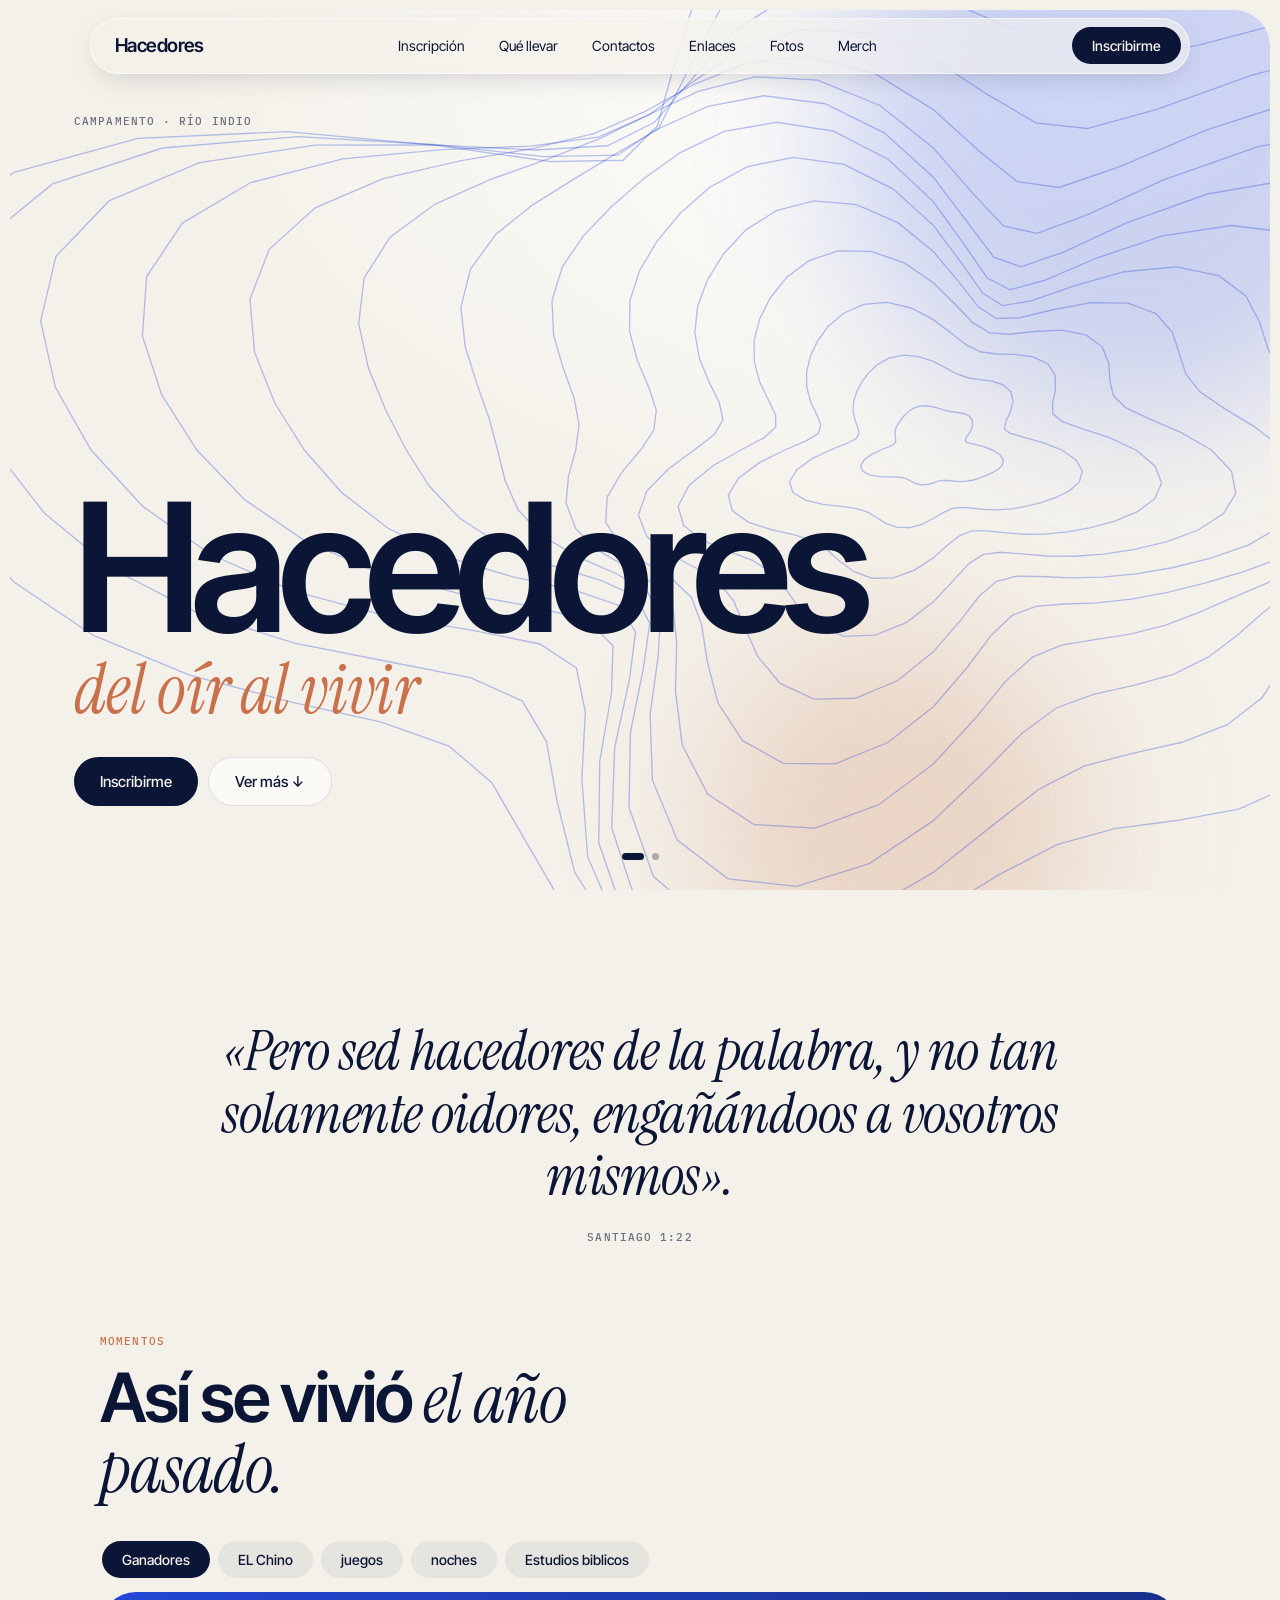
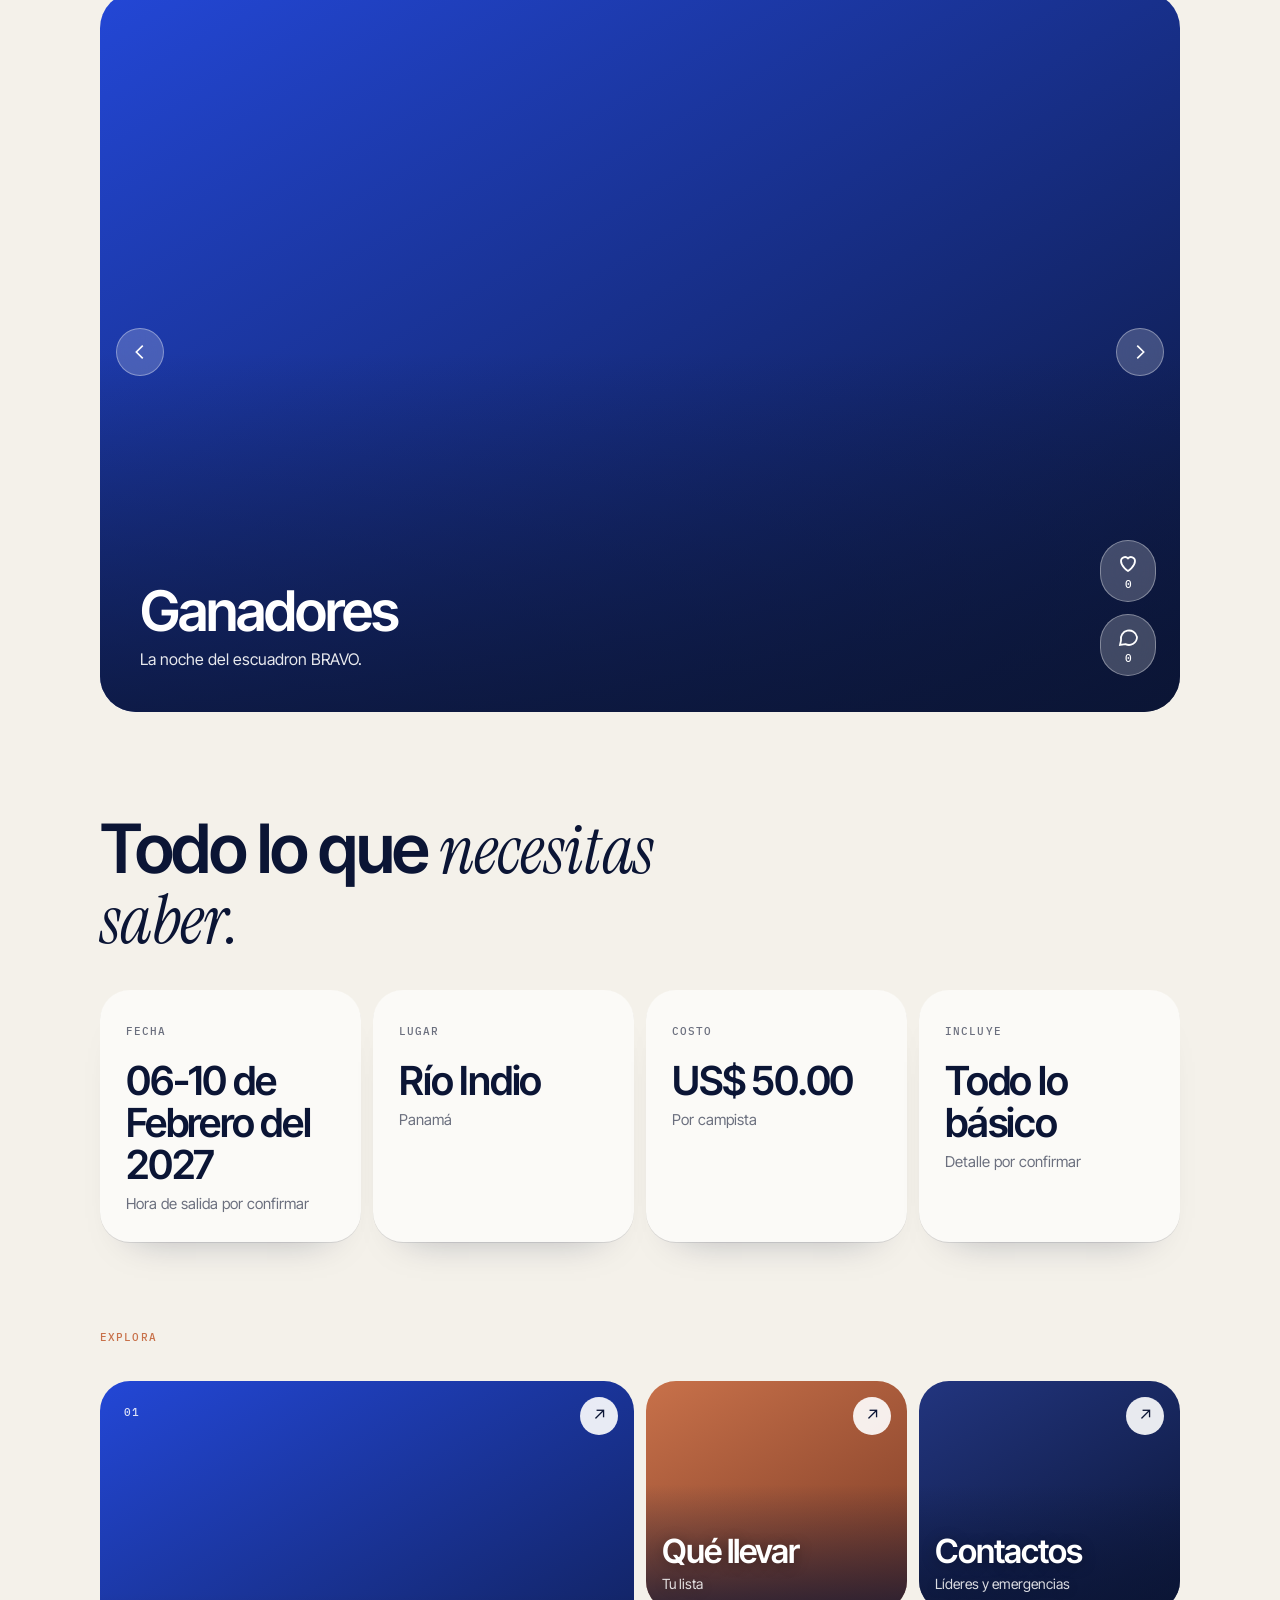
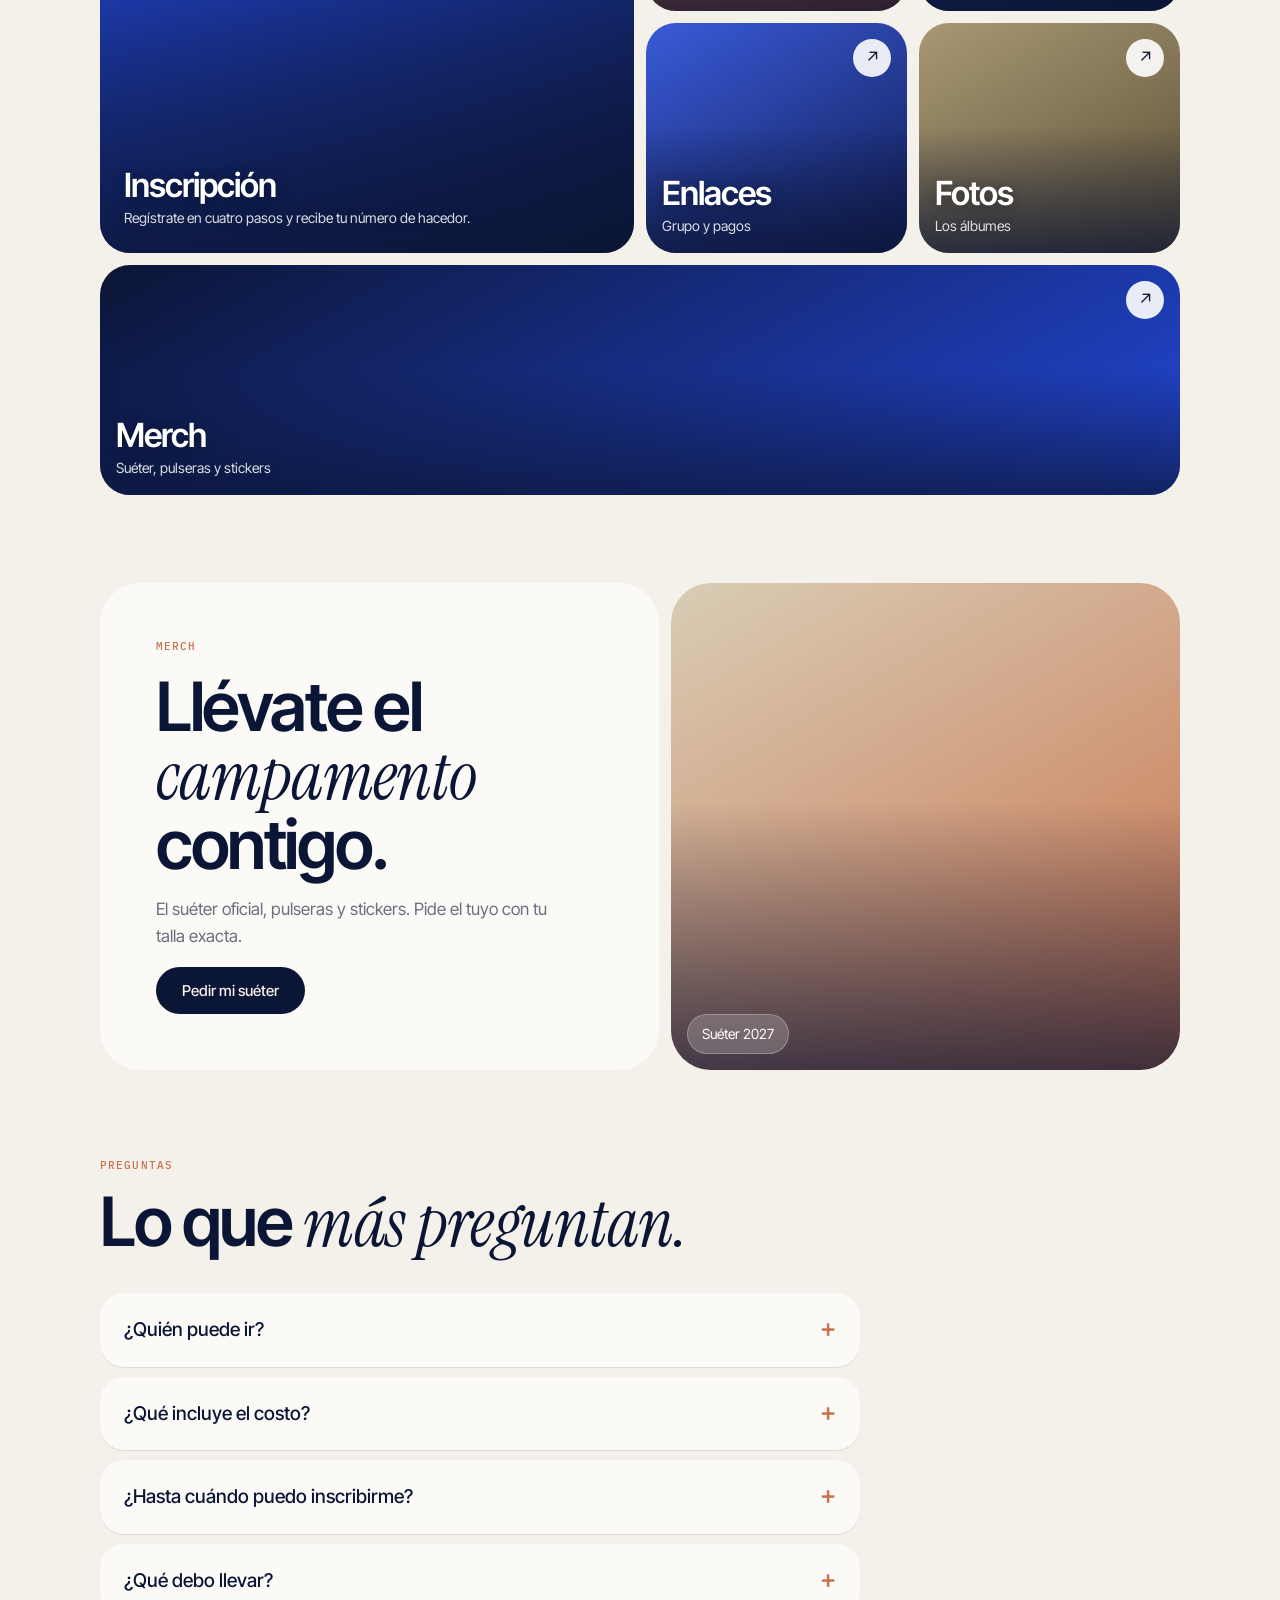
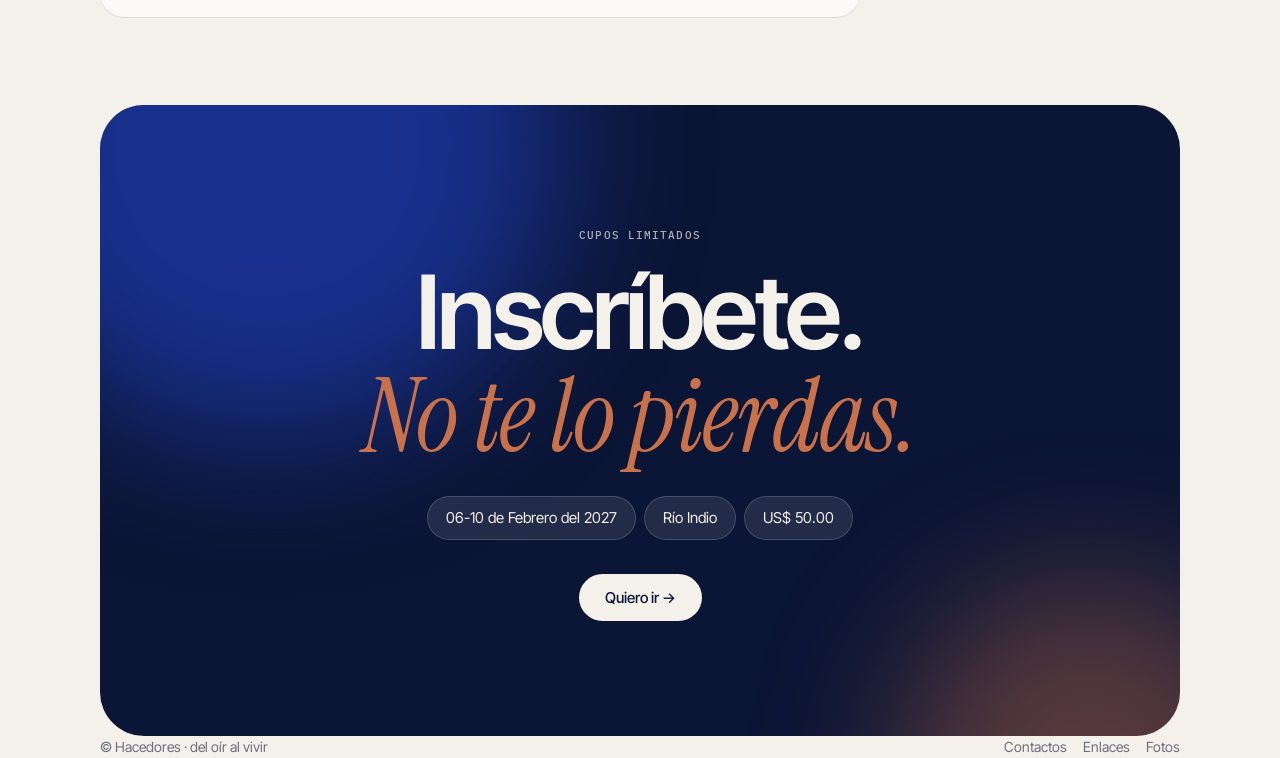
==== public/index.html @ d4ad3171 "Cambios" ====
<!DOCTYPE html>
<html lang="es">
<head>
<meta charset="utf-8">
<meta name="viewport" content="width=device-width, initial-scale=1, viewport-fit=cover">
<title>Hacedores · del oír al vivir</title>
<link rel="stylesheet" href="https://fonts.googleapis.com/css2?family=Inter+Tight:wght@400;500;600&family=Instrument+Serif:ital@0;1&family=IBM+Plex+Mono:wght@400;500&display=swap">
<style>
/* ==========================================================
   0. IMÁGENES (rutas relativas a este archivo)
   Countdown: img/IMG_5249.JPG · Momentos: img/momento-1..5.jpg
   Láminas: img/lamina-1..6.jpg · Merch: img/merch.jpg
   ========================================================== */
:root { --cd-img: url("img/IMG_5249.JPG"); }

/* ==========================================================
   1. BASE
   ========================================================== */
:root {
  --bone: #F4F1EA;
  --paper: #FBFAF7;
  --navy: #0B1535;
  --blue: #2347D6;
  --sand: #C8714A;
  --mut: #6b6f7e;
  --hair: rgba(11, 21, 53, .1);
  --r: 30px;
  padding-top: env(safe-area-inset-top, 0px);
  padding-bottom: env(safe-area-inset-bottom, 0px);
}
* { box-sizing: border-box; }
html { scroll-behavior: smooth; }
body {
  margin: 0;
  background: var(--bone);
  color: var(--navy);
  font: 400 17px/1.55 "Inter Tight", system-ui, sans-serif;
  -webkit-font-smoothing: antialiased;
}
a { color: inherit; }
h1, h2, h3, p { margin: 0; }
h2 {
  font-weight: 600;
  font-size: clamp(34px, 6vw, 68px);
  line-height: 1;
  letter-spacing: -.035em;
}
em, .serif {
  font-family: "Instrument Serif", Georgia, serif;
  font-style: italic;
  font-weight: 400;
  letter-spacing: -.01em;
}
.mono {
  font: 500 11px/1.4 "IBM Plex Mono", monospace;
  letter-spacing: .1em;
  text-transform: uppercase;
}
.wrap { max-width: 1120px; margin: 0 auto; padding: 0 20px; }
section { padding: 88px 0 0; }
.head { max-width: 640px; margin-bottom: 36px; }
.head .mono { color: var(--sand); margin-bottom: 14px; display: block; }

/* ==========================================================
   2. BARRA (glass) Y BOTONES
   ========================================================== */
header {
  position: fixed;
  z-index: 30;
  top: calc(env(safe-area-inset-top, 0px) + 18px);
  left: 16px;
  right: 16px;
  max-width: 1100px;
  margin: 0 auto;
  display: flex;
  align-items: center;
  justify-content: space-between;
  gap: 12px;
  padding: 8px 8px 8px 24px;
  border-radius: 999px;
  background: rgba(244, 241, 234, .62);
  -webkit-backdrop-filter: blur(22px) saturate(1.6);
  backdrop-filter: blur(22px) saturate(1.6);
  border: 1px solid rgba(255, 255, 255, .6);
  box-shadow: 0 8px 30px -12px rgba(11, 21, 53, .25);
  transition: transform .5s cubic-bezier(.2, .7, .2, 1), opacity .3s;
}
header.hide { transform: translateY(calc(-100% - 40px)); opacity: 0; }
.brand { font-weight: 600; font-size: 19px; letter-spacing: -.03em; text-decoration: none; }
nav { display: flex; gap: 6px; }
nav a {
  font-size: 14px;
  text-decoration: none;
  padding: 8px 14px;
  border-radius: 999px;
  transition: background .25s;
}
nav a:hover, nav a.on { background: rgba(11, 21, 53, .07); }
.burger {
  display: none;
  border: 0;
  background: rgba(11, 21, 53, .07);
  color: var(--navy);
  padding: 10px 18px;
  border-radius: 999px;
  cursor: pointer;
}
.btn {
  display: inline-flex;
  align-items: center;
  gap: 8px;
  padding: 14px 26px;
  border: 0;
  border-radius: 999px;
  background: var(--navy);
  color: var(--bone);
  font: 500 15px "Inter Tight", sans-serif;
  text-decoration: none;
  cursor: pointer;
  transition: transform .3s, box-shadow .3s;
}
.btn:hover { transform: translateY(-2px); box-shadow: 0 14px 28px -12px rgba(11, 21, 53, .5); }
.btn.ghost {
  background: rgba(255, 255, 255, .55);
  color: var(--navy);
  -webkit-backdrop-filter: blur(14px);
  backdrop-filter: blur(14px);
  border: 1px solid rgba(11, 21, 53, .1);
}
.btn.sm { padding: 10px 20px; font-size: 14px; }
.btn.light { background: var(--bone); color: var(--navy); }
@media (max-width: 860px) {
  .burger { display: block; }
  nav { display: none; }
  header > .btn { display: none; }
  .open nav {
    display: flex;
    flex-direction: column;
    position: absolute;
    top: calc(100% + 8px);
    left: 0;
    right: 0;
    padding: 14px;
    border-radius: 28px;
    background: rgba(251, 250, 247, .96);
    box-shadow: 0 20px 50px -20px rgba(11, 21, 53, .4);
  }
  .open nav a { font-size: 22px; padding: 12px 16px; }
}

/* ==========================================================
   3. HERO (dos pestañas que rotan solas)
   ========================================================== */
.hero {
  position: relative;
  margin: 10px;
  min-height: calc(100svh - 20px);
  border-radius: 36px;
  overflow: hidden;
  background: var(--paper);
  --tc: var(--navy);
}
.hero.dk { --tc: #fff; }
.slide {
  position: absolute;
  inset: 0;
  display: flex;
  flex-direction: column;
  justify-content: flex-end;
  padding: 120px clamp(24px, 5vw, 64px) 84px;
  opacity: 0;
  visibility: hidden;
  transition: opacity 1s ease, visibility 1s;
}
.slide.on { opacity: 1; visibility: visible; }
.slide > .c { position: relative; z-index: 2; transform: translateY(20px); filter: blur(6px); transition: transform 1.2s cubic-bezier(.2, .7, .2, 1), filter 1.2s; }
.slide.on > .c { transform: none; filter: none; }

/* pestaña 1 */
.s1 { background: radial-gradient(120% 90% at 85% 10%, #fff 0%, var(--bone) 60%); }
.orb { position: absolute; border-radius: 50%; filter: blur(70px); pointer-events: none; }
.orb.a { width: 46vw; height: 46vw; right: -12vw; top: -14vw; background: rgba(35, 71, 214, .22); }
.orb.b { width: 30vw; height: 30vw; right: 14vw; bottom: -10vw; background: rgba(200, 113, 74, .22); }
#topo { position: absolute; inset: 0; width: 100%; height: 100%; }
#topo path { fill: none; stroke: var(--blue); stroke-width: 1; opacity: .32; }
.hero h1 {
  font-weight: 600;
  font-size: clamp(56px, 14vw, 200px);
  line-height: .86;
  letter-spacing: -.055em;
}
.lema { font-size: clamp(30px, 5.4vw, 72px); color: var(--sand); line-height: 1.05; margin: 10px 0 30px; }
.acts { display: flex; gap: 10px; flex-wrap: wrap; }
.tag { position: absolute; z-index: 2; top: 104px; left: clamp(24px, 5vw, 64px); color: var(--mut); }

/* pestaña 2 */
.s2 {
  align-items: center;
  justify-content: center;
  text-align: center;
  color: #fff;
  padding-bottom: 96px;
  background:
    linear-gradient(rgba(11, 21, 53, .35), rgba(11, 21, 53, .6)),
    var(--cd-img) center / cover,
    linear-gradient(140deg, #16286b, #0B1535);
}
.s2::after {
  content: "";
  position: absolute;
  inset: 96px 20px 70px;
  border: 1px solid rgba(255, 255, 255, .22);
  border-radius: 28px;
  pointer-events: none;
}
.s2 .mono { opacity: .85; }
.big {
  font-weight: 600;
  font-size: clamp(130px, min(30vw, 36svh), 380px);
  line-height: .85;
  letter-spacing: -.06em;
  margin: 8px 0 10px;
  font-variant-numeric: tabular-nums;
}
.pill {
  display: inline-block;
  padding: 8px 16px;
  margin-top: 18px;
  border-radius: 999px;
  background: rgba(255, 255, 255, .16);
  -webkit-backdrop-filter: blur(14px);
  backdrop-filter: blur(14px);
}
.dots { position: absolute; left: 0; right: 0; bottom: 30px; z-index: 5; display: flex; justify-content: center; gap: 8px; }
.dots i { width: 7px; height: 7px; border-radius: 50%; background: var(--tc); opacity: .3; transition: .4s; }
.dots i.on { opacity: 1; width: 22px; border-radius: 99px; }

/* ==========================================================
   4. VERSÍCULO
   ========================================================== */
.verse { text-align: center; padding-top: 120px; }
.verse blockquote {
  margin: 0 auto;
  max-width: 880px;
  font-size: clamp(28px, 4.6vw, 56px);
  line-height: 1.12;
}
.verse .mono { display: block; margin-top: 22px; color: var(--mut); }

/* ==========================================================
   5. MOMENTOS (tarjeta grande + comentarios flotantes)
   ========================================================== */

/* --- Botones de arriba (cambian de escena) --- */
.mtabs {
  display: flex;
  gap: 8px;
  overflow-x: auto;
  padding: 2px 2px 14px;
  scrollbar-width: none;
}
.mtabs::-webkit-scrollbar { display: none; }
.mtab {
  flex: none;
  border: 0;
  border-radius: 999px;
  padding: 10px 20px;
  background: rgba(11, 21, 53, .06);
  color: var(--navy);
  font: 500 14px "Inter Tight", sans-serif;
  cursor: pointer;
  transition: background .3s, color .3s;
}
.mtab.on { background: var(--navy); color: var(--bone); }

/* --- Tarjeta grande (imagen o video) --- */
.screen {
  position: relative;
  height: clamp(480px, 80svh, 780px);
  border-radius: 36px;
  overflow: hidden;
  isolation: isolate;
  background: linear-gradient(150deg, #2347D6, #0B1535);
  touch-action: pan-y;
  outline: none;
}
.screen > img,
.screen > video {
  position: absolute;
  inset: 0;
  z-index: -2;
  width: 100%;
  height: 100%;
  object-fit: cover;
  animation: mfade .7s ease;
}
.screen::after {
  content: "";
  position: absolute;
  inset: 0;
  z-index: -1;
  background: linear-gradient(to top, rgba(11, 21, 53, .75), rgba(11, 21, 53, 0) 50%);
  pointer-events: none;
}
@keyframes mfade { from { opacity: 0; transform: scale(1.04); } }

.mcap {
  position: absolute;
  left: 24px;
  right: 96px;
  bottom: 28px;
  color: #fff;
}
.mcap h3 {
  font-weight: 600;
  font-size: clamp(30px, 5vw, 56px);
  letter-spacing: -.035em;
  line-height: 1;
}
.mcap p { margin-top: 8px; font-size: 16px; opacity: .9; }

/* --- Botones flotantes a la derecha (corazón y comentarios) --- */
.side {
  position: absolute;
  right: 16px;
  bottom: 26px;
  display: flex;
  flex-direction: column;
  gap: 12px;
}
.cbtn {
  width: 56px;
  min-height: 56px;
  padding: 10px 0;
  display: flex;
  flex-direction: column;
  align-items: center;
  justify-content: center;
  gap: 2px;
  border: 1px solid rgba(255, 255, 255, .35);
  border-radius: 999px;
  background: rgba(255, 255, 255, .22);
  -webkit-backdrop-filter: blur(16px);
  backdrop-filter: blur(16px);
  color: #fff;
  font: 500 11px "IBM Plex Mono", monospace;
  cursor: pointer;
  transition: transform .25s, background .25s;
}
.cbtn:hover { transform: translateY(-2px); background: rgba(255, 255, 255, .34); }
.cbtn svg { fill: none; stroke: currentColor; stroke-width: 1.8; }
.cbtn.on { background: #fff; color: #e0426b; }
.cbtn.on svg { fill: currentColor; }

/* --- Flechas laterales (solo computadora) --- */
.nav {
  position: absolute;
  top: 50%;
  transform: translateY(-50%);
  width: 48px;
  height: 48px;
  display: none;
  place-items: center;
  border: 1px solid rgba(255, 255, 255, .35);
  border-radius: 50%;
  background: rgba(255, 255, 255, .2);
  -webkit-backdrop-filter: blur(16px);
  backdrop-filter: blur(16px);
  color: #fff;
  cursor: pointer;
}
.nav svg { fill: none; stroke: currentColor; stroke-width: 1.8; }
.nav.l { left: 16px; }
.nav.r { right: 16px; }

/* --- Comentarios: hoja (celular) / panel (computadora) --- */
.scrim {
  position: absolute;
  inset: 0;
  z-index: 3;
  background: rgba(11, 21, 53, .35);
  -webkit-backdrop-filter: blur(6px);
  backdrop-filter: blur(6px);
  opacity: 0;
  pointer-events: none;
  transition: opacity .4s;
}
.sheet {
  position: absolute;
  z-index: 4;
  left: 0;
  right: 0;
  bottom: 0;
  height: 72%;
  display: flex;
  flex-direction: column;
  padding: 18px 18px 14px;
  border-radius: 30px 30px 0 0;
  background: rgba(251, 250, 247, .86);
  -webkit-backdrop-filter: blur(26px) saturate(1.5);
  backdrop-filter: blur(26px) saturate(1.5);
  transform: translateY(105%);
  transition: transform .5s cubic-bezier(.2, .7, .2, 1);
  color: var(--navy);
}
.screen.open .scrim { opacity: 1; pointer-events: auto; }
.screen.open .sheet { transform: none; }
.sh-top { display: flex; justify-content: space-between; align-items: center; margin-bottom: 12px; }
.sh-top .mono { color: var(--sand); }
.x {
  width: 36px;
  height: 36px;
  border: 0;
  border-radius: 50%;
  background: rgba(11, 21, 53, .08);
  color: var(--navy);
  font-size: 22px;
  line-height: 1;
  cursor: pointer;
}
.clist { flex: 1; overflow: auto; display: flex; flex-direction: column; gap: 10px; }
.cm { padding: 12px 16px; border-radius: 20px; background: rgba(255, 255, 255, .7); }
.cm b { font-weight: 600; }
.cm small { margin-left: 8px; color: var(--mut); }
.cm p { margin-top: 3px; font-size: 15px; overflow-wrap: anywhere; }
.cempty { color: var(--mut); }
#cform { display: flex; flex-direction: column; gap: 8px; margin-top: 12px; }
#cform input {
  width: 100%;
  padding: 12px 18px;
  border: 1px solid var(--hair);
  border-radius: 999px;
  background: rgba(255, 255, 255, .8);
  color: inherit;
  font: inherit;
}
#cform input:focus { outline: 2px solid var(--blue); outline-offset: 1px; }
.row2 { display: flex; gap: 8px; }
.row2 input { flex: 1; }
.send {
  width: 46px;
  height: 46px;
  flex: none;
  border: 0;
  border-radius: 50%;
  background: var(--navy);
  color: var(--bone);
  font-size: 20px;
  cursor: pointer;
}

@media (min-width: 900px) {
  .nav { display: grid; }
  .mcap { left: 40px; bottom: 40px; }
  .side { right: 24px; bottom: 36px; }
  .sheet {
    left: auto;
    top: 18px;
    right: 18px;
    bottom: 18px;
    width: 400px;
    height: auto;
    border-radius: 28px;
    transform: translateX(112%);
  }
}

/* ==========================================================
   6. LO ESENCIAL
   ========================================================== */
.facts { display: grid; grid-template-columns: repeat(auto-fit, minmax(220px, 1fr)); gap: 12px; }
.fact {
  padding: 26px;
  border-radius: var(--r);
  background: var(--paper);
  box-shadow: 0 1px 0 var(--hair), 0 24px 40px -34px rgba(11, 21, 53, .4);
}
.fact .mono { color: var(--mut); }
.fact b { display: block; margin-top: 18px; font-weight: 600; font-size: clamp(26px, 3.4vw, 40px); letter-spacing: -.03em; line-height: 1.05; }
.fact span:last-child { display: block; margin-top: 6px; color: var(--mut); font-size: 15px; }

/* ==========================================================
   6.5 TARJETAS Y BENTO (compartido por Láminas y Merch)
   ========================================================== */
.bento {
  display: grid;
  grid-template-columns: repeat(4, 1fr);
  grid-auto-rows: clamp(150px, 19vw, 230px);
  gap: 12px;
  grid-auto-flow: dense;
}

.tile {
  position: relative;
  overflow: hidden;
  isolation: isolate;
  display: flex;
  align-items: flex-end;
  padding: 16px;
  border-radius: var(--r);
  background: linear-gradient(150deg, var(--c1, #22357f), var(--c2, #0B1535));
  color: #fff;
  text-decoration: none;
}

.tile::before {                 /* la imagen */
  content: "";
  position: absolute;
  inset: 0;
  z-index: -1;
  background: var(--img) center / cover;
  transition: transform .9s cubic-bezier(.2, .7, .2, 1);
}

.tile:hover::before { transform: scale(1.06); }

.cap {                          /* etiqueta de vidrio (Merch) */
  padding: 8px 14px;
  border-radius: 999px;
  font-size: 14px;
  background: rgba(255, 255, 255, .2);
  -webkit-backdrop-filter: blur(16px);
  backdrop-filter: blur(16px);
  border: 1px solid rgba(255, 255, 255, .25);
}

.arrow {                        /* flecha circular */
  margin-left: auto;
  width: 38px;
  height: 38px;
  border-radius: 50%;
  display: grid;
  place-items: center;
  background: rgba(255, 255, 255, .9);
  color: var(--navy);
  transition: transform .4s;
}

.tile:hover .arrow { transform: rotate(-45deg); }

/* ==========================================================
   7. LÁMINAS (bento)
   ========================================================== */
.l1 { grid-column: span 2; grid-row: span 2; --c1: #2347D6; --c2: #0B1535; }
.l6 { grid-column: 1 / -1; grid-row: span 1; --c1: #0B1535; --c2: #2347D6; }
.tile.big-t { padding: 24px; }
.tile .ttl { display: block; font-weight: 600; font-size: clamp(22px, 2.6vw, 34px); letter-spacing: -.03em; line-height: 1.05; }
.tile .sub { display: block; font-size: 14px; opacity: .85; margin-top: 4px; }
.tile .txt { text-shadow: 0 2px 14px rgba(0, 0, 0, .35); }
.tile::after {
  content: "";
  position: absolute;
  inset: 0;
  z-index: -1;
  background: linear-gradient(to top, rgba(11, 21, 53, .72), rgba(11, 21, 53, 0) 55%);
}
.tile .arrow { position: absolute; top: 16px; right: 16px; margin: 0; }
.tile .mono { position: absolute; top: 24px; left: 24px; opacity: .85; }

/* ==========================================================
   8. MERCH
   ========================================================== */
.merch {
  display: grid;
  grid-template-columns: 1.1fr 1fr;
  gap: 12px;
  align-items: stretch;
}
.merch .box {
  padding: clamp(28px, 5vw, 56px);
  border-radius: 40px;
  background: var(--paper);
  display: flex;
  flex-direction: column;
  justify-content: center;
  gap: 18px;
}
.merch p { color: var(--mut); max-width: 420px; }
.merch .tile { min-height: 340px; border-radius: 40px; }

/* ==========================================================
   9. PREGUNTAS FRECUENTES
   ========================================================== */
.faq { max-width: 760px; }
details {
  border-radius: 24px;
  background: var(--paper);
  margin-bottom: 10px;
  padding: 0 24px;
  box-shadow: 0 1px 0 var(--hair);
}
summary {
  list-style: none;
  cursor: pointer;
  padding: 22px 0;
  font-weight: 500;
  font-size: 19px;
  display: flex;
  justify-content: space-between;
  gap: 16px;
}
summary::-webkit-details-marker { display: none; }
summary::after { content: "+"; font-size: 26px; line-height: 1; color: var(--sand); transition: transform .3s; }
details[open] summary::after { transform: rotate(45deg); }
details p { padding: 0 0 22px; color: var(--mut); }

/* ==========================================================
   10. CIERRE Y PIE
   ========================================================== */
.final {
  position: relative;
  overflow: hidden;
  margin-top: 88px;
  padding: clamp(48px, 9vw, 120px) clamp(24px, 6vw, 80px);
  border-radius: 44px;
  background: var(--navy);
  color: var(--bone);
  text-align: center;
  isolation: isolate;
}
.final .orb.a { left: -10vw; right: auto; top: -20vw; background: rgba(35, 71, 214, .55); z-index: -1; }
.final .orb.b { right: -8vw; bottom: -18vw; background: rgba(200, 113, 74, .4); z-index: -1; }
.final h2 { font-size: clamp(40px, 8vw, 104px); }
.final h2 em { color: var(--sand); }
.chips { display: flex; flex-wrap: wrap; gap: 8px; justify-content: center; margin: 28px 0 34px; }
.chips span {
  padding: 9px 18px;
  border-radius: 999px;
  background: rgba(255, 255, 255, .1);
  border: 1px solid rgba(255, 255, 255, .16);
  -webkit-backdrop-filter: blur(14px);
  backdrop-filter: blur(14px);
  font-size: 15px;
}
footer {
  display: flex;
  flex-wrap: wrap;
  justify-content: space-between;
  gap: 14px;
  padding: 36px 20px 44px;
  color: var(--mut);
  font-size: 14px;
}
footer a { text-decoration: none; margin-left: 16px; }

/* ==========================================================
   11. ANIMACIÓN AL HACER SCROLL Y AJUSTES
   ========================================================== */
.js .rv { opacity: 0; transform: translateY(28px); filter: blur(10px); transition: opacity .9s, transform .9s cubic-bezier(.2, .7, .2, 1), filter .9s; }
.js .rv.in { opacity: 1; transform: none; filter: none; }
@media (max-width: 760px) {
  .bento { grid-template-columns: repeat(2, 1fr); grid-auto-rows: 44vw; }
  .m1, .l1 { grid-column: span 2; }
  .m5 { grid-column: span 2; }
  .merch { grid-template-columns: 1fr; }
  section { padding-top: 64px; }
}
@media (prefers-reduced-motion: reduce) {
  * { animation: none !important; transition: none !important; scroll-behavior: auto !important; }
  .js .rv { opacity: 1; transform: none; filter: none; }
}
</style>
</head>
<body>

<header id="hd">
  <a class="brand" href="index.html">Hacedores</a>
  <nav id="nav">
    <a href="inscripcion.html">Inscripción</a><a href="llevar.html">Qué llevar</a><a href="contactos.html">Contactos</a><a href="enlaces.html">Enlaces</a><a href="fotos.html">Fotos</a><a href="merch.html">Merch</a>
  </nav>
  <a class="btn sm" href="inscripcion.html">Inscribirme</a>
  <button class="burger mono" id="bg" aria-label="Menú">Menú</button>
</header>

<main>
<!-- HERO -->
<div class="hero" id="hero">
  <div class="slide s1 on" data-t="Hacedores">
    <div class="orb a"></div><div class="orb b"></div>
    <svg id="topo" viewBox="0 0 1000 660" preserveAspectRatio="xMidYMid slice" aria-hidden="true"></svg>
    <div class="mono tag">Campamento · Río Indio</div>
    <div class="c">
      <h1>Hacedores</h1>
      <div class="lema serif">del oír al vivir</div>
      <div class="acts"><a class="btn" href="inscripcion.html">Inscribirme</a><a class="btn ghost" href="#momentos">Ver más ↓</a></div>
    </div>
  </div>
  <div class="slide s2" data-t="Cuenta regresiva" data-dark>
    <div class="c">
      <div class="mono">Faltan</div>
      <div class="big"><span id="cd"></span></div>
      <div class="mono">días para el campamento</div>
      <div class="mono pill" id="cd-t">--:--:--</div>
    </div>
  </div>
  <div class="dots" id="dots"></div>
</div>

<!-- VERSÍCULO -->
<section class="verse"><div class="wrap rv">
  <blockquote class="serif">«Pero sed hacedores de la palabra, y no tan solamente oidores, engañándoos a vosotros mismos».</blockquote>
  <span class="mono">Santiago 1:22</span>
</div></section>
<!-- MOMENTOS -->
<section id="momentos"><div class="wrap">
  <div class="head rv"><span class="mono">Momentos</span><h2>Así se vivió <em>el año pasado.</em></h2></div>

  <div class="mtabs rv" id="mtabs"></div>

  <div class="screen rv" id="screen" tabindex="0" aria-live="polite">
    <button class="nav l" id="mprev" aria-label="Anterior"><svg width="22" height="22" viewBox="0 0 24 24"><path d="M15 5l-7 7 7 7"/></svg></button>
    <button class="nav r" id="mnext" aria-label="Siguiente"><svg width="22" height="22" viewBox="0 0 24 24"><path d="M9 5l7 7-7 7"/></svg></button>

    <div class="mcap"><h3 id="mt"></h3><p id="mx"></p></div>

    <div class="side">
      <button class="cbtn" id="mlike" aria-label="Me encanta"><svg width="24" height="24" viewBox="0 0 24 24"><path d="M12 20s-7-4.4-7-10a4 4 0 0 1 7-2.6A4 4 0 0 1 19 10c0 5.6-7 10-7 10z"/></svg><span id="mn">0</span></button>
      <button class="cbtn" id="mcom" aria-label="Comentarios"><svg width="24" height="24" viewBox="0 0 24 24"><path d="M21 12a8 8 0 0 1-11.6 7.1L4 20l1-4.6A8 8 0 1 1 21 12z"/></svg><span id="mcn">0</span></button>
    </div>

    <div class="scrim" id="scrim"></div>
    <div class="sheet" id="sheet">
      <div class="sh-top"><span class="mono" id="mch">Comentarios</span><button class="x" id="mclose" aria-label="Cerrar">×</button></div>
      <div class="clist" id="clist"></div>
      <form id="cform">
        <input id="cn" maxlength="40" placeholder="Tu nombre" required>
        <div class="row2"><input id="ct" maxlength="280" placeholder="Escribe un comentario…" required><button class="send" aria-label="Enviar">↑</button></div>
      </form>
    </div>
  </div>
</div></section>
<!-- LO ESENCIAL -->
<section><div class="wrap">
  <div class="head rv"><span class="mono"></span><h2>Todo lo que <em>necesitas saber.</em></h2></div>
  <div class="facts rv">
    <div class="fact"><span class="mono">Fecha</span><b data-cfg="fechaTxt">—</b><span>Hora de salida por confirmar</span></div>
    <div class="fact"><span class="mono">Lugar</span><b data-cfg="lugar">—</b><span>Panamá</span></div>
    <div class="fact"><span class="mono">Costo</span><b data-cfg="costo">—</b><span>Por campista</span></div>
    <div class="fact"><span class="mono">Incluye</span><b>Todo lo básico</b><span>Detalle por confirmar</span></div>
  </div>
</div></section>

<!-- LÁMINAS -->
<section id="indice"><div class="wrap">
  <div class="head rv"><span class="mono">Explora</span><h2><em></em></h2></div>
  <div class="bento rv">
    <a class="tile l1 big-t" href="inscripcion.html" style="--img:url('img/inscripcion.jpg')"><span class="mono">01</span><span class="arrow">↗</span><span class="txt"><span class="ttl">Inscripción</span><span class="sub">Regístrate en cuatro pasos y recibe tu número de hacedor.</span></span></a>
    <a class="tile" href="llevar.html" style="--img:url('img/lamina-2.jpg');--c1:#C8714A;--c2:#7a3a25"><span class="arrow">↗</span><span class="txt"><span class="ttl">Qué llevar</span><span class="sub">Tu lista</span></span></a>
    <a class="tile" href="contactos.html" style="--img:url('img/lamina-3.jpg')"><span class="arrow">↗</span><span class="txt"><span class="ttl">Contactos</span><span class="sub">Líderes y emergencias</span></span></a>
    <a class="tile" href="enlaces.html" style="--img:url('img/lamina-4.jpg');--c1:#3a5bd9;--c2:#101c52"><span class="arrow">↗</span><span class="txt"><span class="ttl">Enlaces</span><span class="sub">Grupo y pagos</span></span></a>
    <a class="tile" href="fotos.html" style="--img:url('img/lamina-5.jpg');--c1:#a89874;--c2:#5b4f35"><span class="arrow">↗</span><span class="txt"><span class="ttl">Fotos</span><span class="sub">Los álbumes</span></span></a>
    <a class="tile l6" href="merch.html" style="--img:url('img/lamina-6.jpg')"><span class="arrow">↗</span><span class="txt"><span class="ttl">Merch</span><span class="sub">Suéter, pulseras y stickers</span></span></a>
  </div>
</div></section>

<!-- MERCH -->
<section><div class="wrap merch rv">
  <div class="box">
    <span class="mono" style="color:var(--sand)">Merch</span>
    <h2>Llévate el <em>campamento</em> contigo.</h2>
    <p>El suéter oficial, pulseras y stickers. Pide el tuyo con tu talla exacta.</p>
    <div><a class="btn" href="merch.html">Pedir mi suéter</a></div>
  </div>
  <div class="tile" style="--img:url('img/merch.jpg');--c1:#d9cdb6;--c2:#C8714A"><span class="cap">Suéter 2027</span></div>
</div></section>

<!-- PREGUNTAS -->
<section><div class="wrap">
  <div class="head rv"><span class="mono">Preguntas</span><h2>Lo que <em>más preguntan.</em></h2></div>
  <div class="faq rv">
    <details><summary>¿Quién puede ir?</summary><p>Por confirmar con el equipo. Escríbenos desde la página de contactos.</p></details>
    <details><summary>¿Qué incluye el costo?</summary><p>Por confirmar. Aquí irá el detalle de transporte, comidas y actividades.</p></details>
    <details><summary>¿Hasta cuándo puedo inscribirme?</summary><p>Fecha límite por confirmar. Entre antes te inscribas, mejor.</p></details>
    <details><summary>¿Qué debo llevar?</summary><p>Tenemos una lista lista para marcar en la sección <a href="llevar.html">Qué llevar</a>.</p></details>
  </div>
</div></section>

<!-- CIERRE -->
<div class="wrap">
  <div class="final rv">
    <div class="orb a"></div><div class="orb b"></div>
    <span class="mono" style="opacity:.7">Cupos limitados</span>
    <h2 style="margin-top:14px">Inscríbete.<br><em>No te lo pierdas.</em></h2>
    <div class="chips"><span data-cfg="fechaTxt">—</span><span data-cfg="lugar">—</span><span data-cfg="costo">—</span></div>
    <a class="btn light" href="inscripcion.html">Quiero ir →</a>
  </div>
</div>
</main>

<footer class="wrap">
  <span>© Hacedores · del oír al vivir</span>
  <span><a href="contactos.html">Contactos</a><a href="enlaces.html">Enlaces</a><a href="fotos.html">Fotos</a></span>
</footer>

<script>
document.documentElement.classList.add("js");
const $=s=>document.querySelector(s),$$=s=>[...document.querySelectorAll(s)];
const red=matchMedia("(prefers-reduced-motion:reduce)").matches;

/* ===== Datos del campamento: edita aquí ===== */
const CFG={fecha:"2027-02-06T00:00:00",fechaTxt:"06-10 de Febrero del 2027",lugar:"Río Indio",costo:"US$ 50.00"};
$$("[data-cfg]").forEach(e=>e.textContent=CFG[e.dataset.cfg]);

/* ===== Barra: se oculta al bajar, aparece al subir ===== */
const hd=$("#hd");let ly=scrollY;
$("#bg").onclick=()=>{hd.classList.toggle("open");hd.classList.remove("hide")};
addEventListener("scroll",()=>{const y=scrollY;if(hd.classList.contains("open"))return;
 if(y>ly+6&&y>80)hd.classList.add("hide");else if(y<ly-6||y<40)hd.classList.remove("hide");ly=y},{passive:true});
hd.addEventListener("focusin",()=>hd.classList.remove("hide"));

/* ===== Aparecer al hacer scroll ===== */
const io=new IntersectionObserver(es=>es.forEach(e=>{if(e.isIntersecting){e.target.classList.add("in");io.unobserve(e.target)}}),{threshold:.12});
$$(".rv").forEach(e=>io.observe(e));

/* ===== Hero ===== */
const hero=$("#hero"),sl=$$(".slide"),dots=$("#dots");
let h="";const cx=innerWidth<760?620:720,cy=330;
for(let i=0;i<14;i++){const r=30+i*32;let d="";
 for(let a=0;a<=360;a+=6){const t=a*Math.PI/180,k=1+.22*Math.sin(3*t+i*.35)+.12*Math.sin(5*t-i*.2)+.07*Math.sin(7*t+1);
  d+=(a?"L":"M")+(cx+Math.cos(t)*r*k*1.4).toFixed(1)+" "+(cy+Math.sin(t)*r*k*.95).toFixed(1)}
 h+=`<path d="${d}Z" data-i="${i}"/>`}
$("#topo").innerHTML=h;
const draw=()=>{if(red)return;$$("#topo path").forEach(p=>{const L=p.getTotalLength();p.style.transition="none";p.style.strokeDasharray=L;p.style.strokeDashoffset=L;p.getBoundingClientRect();p.style.transition=`stroke-dashoffset 2.6s ${p.dataset.i*.1}s ease-out`;p.style.strokeDashoffset=0})};
sl.forEach(()=>dots.append(document.createElement("i")));
let ci=0;
const show=i=>{const n=(i+sl.length)%sl.length,ch=n!==ci;ci=n;
 sl.forEach((s,k)=>s.classList.toggle("on",k===ci));[...dots.children].forEach((d,k)=>d.classList.toggle("on",k===ci));
 hero.classList.toggle("dk","dark" in sl[ci].dataset);if(ch&&ci===0)draw()};
setInterval(()=>show(ci+1),5000);draw();show(0);

/* ===== Cuenta regresiva ===== */
const pad=n=>String(n).padStart(2,"0");
const tick=()=>{const v=Math.max(0,new Date(CFG.fecha)-Date.now());
 $("#cd").textContent=pad(Math.floor(v/864e5));
 $("#cd-t").textContent=`${pad(Math.floor(v/36e5)%24)} : ${pad(Math.floor(v/6e4)%60)} : ${pad(Math.floor(v/1e3)%60)}`};
if(CFG.fecha){tick();setInterval(tick,1000)}
/* ===== MOMENTOS ===== */


/* v = archivo para celular (vertical) · h = archivo para computadora (horizontal)
   Cada uno puede ser imagen (.jpg/.webp) o video (.mp4/.webm). Si falta uno, usa el otro. */
const MOM = [
  {id:"fogata",    t:"Ganadores",    v:"img/final_v.mp4", h:"img/final_h.mp4", txt:"La noche del escuadron BRAVO."},
  {id:"alabanza",  t:"EL Chino",  v:"img/chino.jpg", h:"img/chino.jpg", txt:"Preparado para el desafío."},
  {id:"rio",       t:"juegos",    v:"img/juego_v.mp4", h:"img/juego_h.mp4", txt:"Diversión y adrenalina."},
  {id:"juegos",    t:"noches",    v:"img/noche.jpg", h:"img/noche.jpg", txt:"Risas y equipos."},
  {id:"comunidad", t:"Estudios biblicos", v:"img/estudio_v.jpg", h:"img/estudio_h.jpg", txt:"Aprendiendo y compartiendo juntos."},
];

const LS = (k, v) => {
  try { if (v === undefined) return JSON.parse(localStorage.getItem(k)); localStorage.setItem(k, JSON.stringify(v)); }
  catch (e) { return null; }
};

/* Capa de datos: hoy localStorage; con API pasa a un servidor */
const GAS = "https://script.google.com/macros/s/AKfycbxDZGNWjDmuZFWbIusaoZBNx0FZDL0xavoQpy3S3SW6W_gemYRt1_eHO2mo57llj4GY/exec";   // la misma URL

const store = {
  async list(id) {
    try { return await (await fetch(`${GAS}?action=comentarios&id=${id}`)).json(); }
    catch (e) { return []; }
  },
  async add(id, c) {
    await fetch(GAS, {method: "POST", body: JSON.stringify({action: "comentario", id, n: c.n, t: c.t})});
  }
};

const ago = ts => {
  const m = Math.max(1, Math.round((Date.now() - ts) / 6e4));
  return m < 60 ? `hace ${m} min` : m < 1440 ? `hace ${Math.round(m / 60)} h` : `hace ${Math.round(m / 1440)} d`;
};

const scr = $("#screen"), mq = matchMedia("(min-width:900px)");
const isVid = s => /\.(mp4|webm|mov)$/i.test(s || "");
let mi = 0;

$("#mtabs").innerHTML = MOM.map((m, i) => `<button class="mtab" data-i="${i}">${m.t}</button>`).join("");

async function scene(i) {
  mi = (i + MOM.length) % MOM.length;
  const m = MOM[mi];

  $$(".mtab").forEach((b, k) => b.classList.toggle("on", k === mi));
  const tb = $("#mtabs"), tab = $$(".mtab")[mi];
  tb.scrollTo({left: tab.offsetLeft - (tb.clientWidth - tab.offsetWidth) / 2, behavior: "smooth"});
  /* media: horizontal en computadora, vertical en celular */
  const src = (mq.matches ? m.h || m.v : m.v || m.h);
  scr.querySelector(":scope > img, :scope > video")?.remove();
  const el = document.createElement(isVid(src) ? "video" : "img");
  el.src = src;
  if (isVid(src)) { el.muted = true; el.loop = true; el.playsInline = true; el.autoplay = true; el.play?.().catch(() => {}); }
  else el.alt = m.t;
  el.onerror = () => el.remove();            /* si falta el archivo, se ve el degradado */
  scr.prepend(el);

  $("#mt").textContent = m.t;
  $("#mx").textContent = m.txt;
  $("#mch").textContent = "Comentarios · " + m.t;

  const lk = LS("hz-l-" + m.id) || {n:0, yo:false};
  $("#mn").textContent = lk.n;
  $("#mlike").classList.toggle("on", lk.yo);

  renderC(await store.list(m.id));
}

function renderC(list) {
  $("#mcn").textContent = list.length;
  const box = $("#clist");
  box.innerHTML = "";
  if (!list.length) { box.innerHTML = '<p class="cempty">Sé el primero en comentar.</p>'; return; }
  list.slice().reverse().forEach(c => {
    const d = document.createElement("div"); d.className = "cm";
    const b = document.createElement("b"); b.textContent = c.n;
    const s = document.createElement("small"); s.textContent = ago(c.ts);
    const p = document.createElement("p"); p.textContent = c.t;     /* textContent: no se inyecta HTML */
    d.append(b, s, p); box.append(d);
  });
}

/* Controles */
$("#mtabs").onclick = e => { const b = e.target.closest(".mtab"); if (b) scene(+b.dataset.i); };
$("#mprev").onclick = () => scene(mi - 1);
$("#mnext").onclick = () => scene(mi + 1);
mq.addEventListener("change", () => scene(mi));              /* al girar o redimensionar */

$("#mlike").onclick = () => {
  const id = MOM[mi].id, lk = LS("hz-l-" + id) || {n:0, yo:false};
  lk.yo = !lk.yo; lk.n += lk.yo ? 1 : -1; LS("hz-l-" + id, lk);
  $("#mn").textContent = lk.n; $("#mlike").classList.toggle("on", lk.yo);
};

/* Comentarios flotantes */
const openC = () => { scr.classList.add("open"); setTimeout(() => $("#ct").focus(), 350); };
const closeC = () => scr.classList.remove("open");
$("#mcom").onclick = openC;
$("#mclose").onclick = closeC;
$("#scrim").onclick = closeC;

/* Deslizar y teclado */
let sx = null;
scr.addEventListener("touchstart", e => { if (!scr.classList.contains("open")) sx = e.touches[0].clientX; }, {passive:true});
scr.addEventListener("touchend", e => {
  if (sx === null) return;
  const dx = e.changedTouches[0].clientX - sx; sx = null;
  if (Math.abs(dx) > 50) scene(mi + (dx < 0 ? 1 : -1));
});
addEventListener("keydown", e => {
  if (e.key === "Escape") closeC();
  if (document.activeElement === scr) {
    if (e.key === "ArrowRight") scene(mi + 1);
    if (e.key === "ArrowLeft") scene(mi - 1);
  }
});

/* Publicar comentario */
$("#cn").value = LS("hz-nombre") || "";
$("#cform").onsubmit = async e => {
  e.preventDefault();
  const n = $("#cn").value.trim().slice(0, 40), t = $("#ct").value.trim().slice(0, 280);
  if (!n || !t) return;
  LS("hz-nombre", n);
  await store.add(MOM[mi].id, {n, t, ts: Date.now()});
  $("#ct").value = "";
  renderC(await store.list(MOM[mi].id));
};

scene(0);
</script>
</body>
</html>
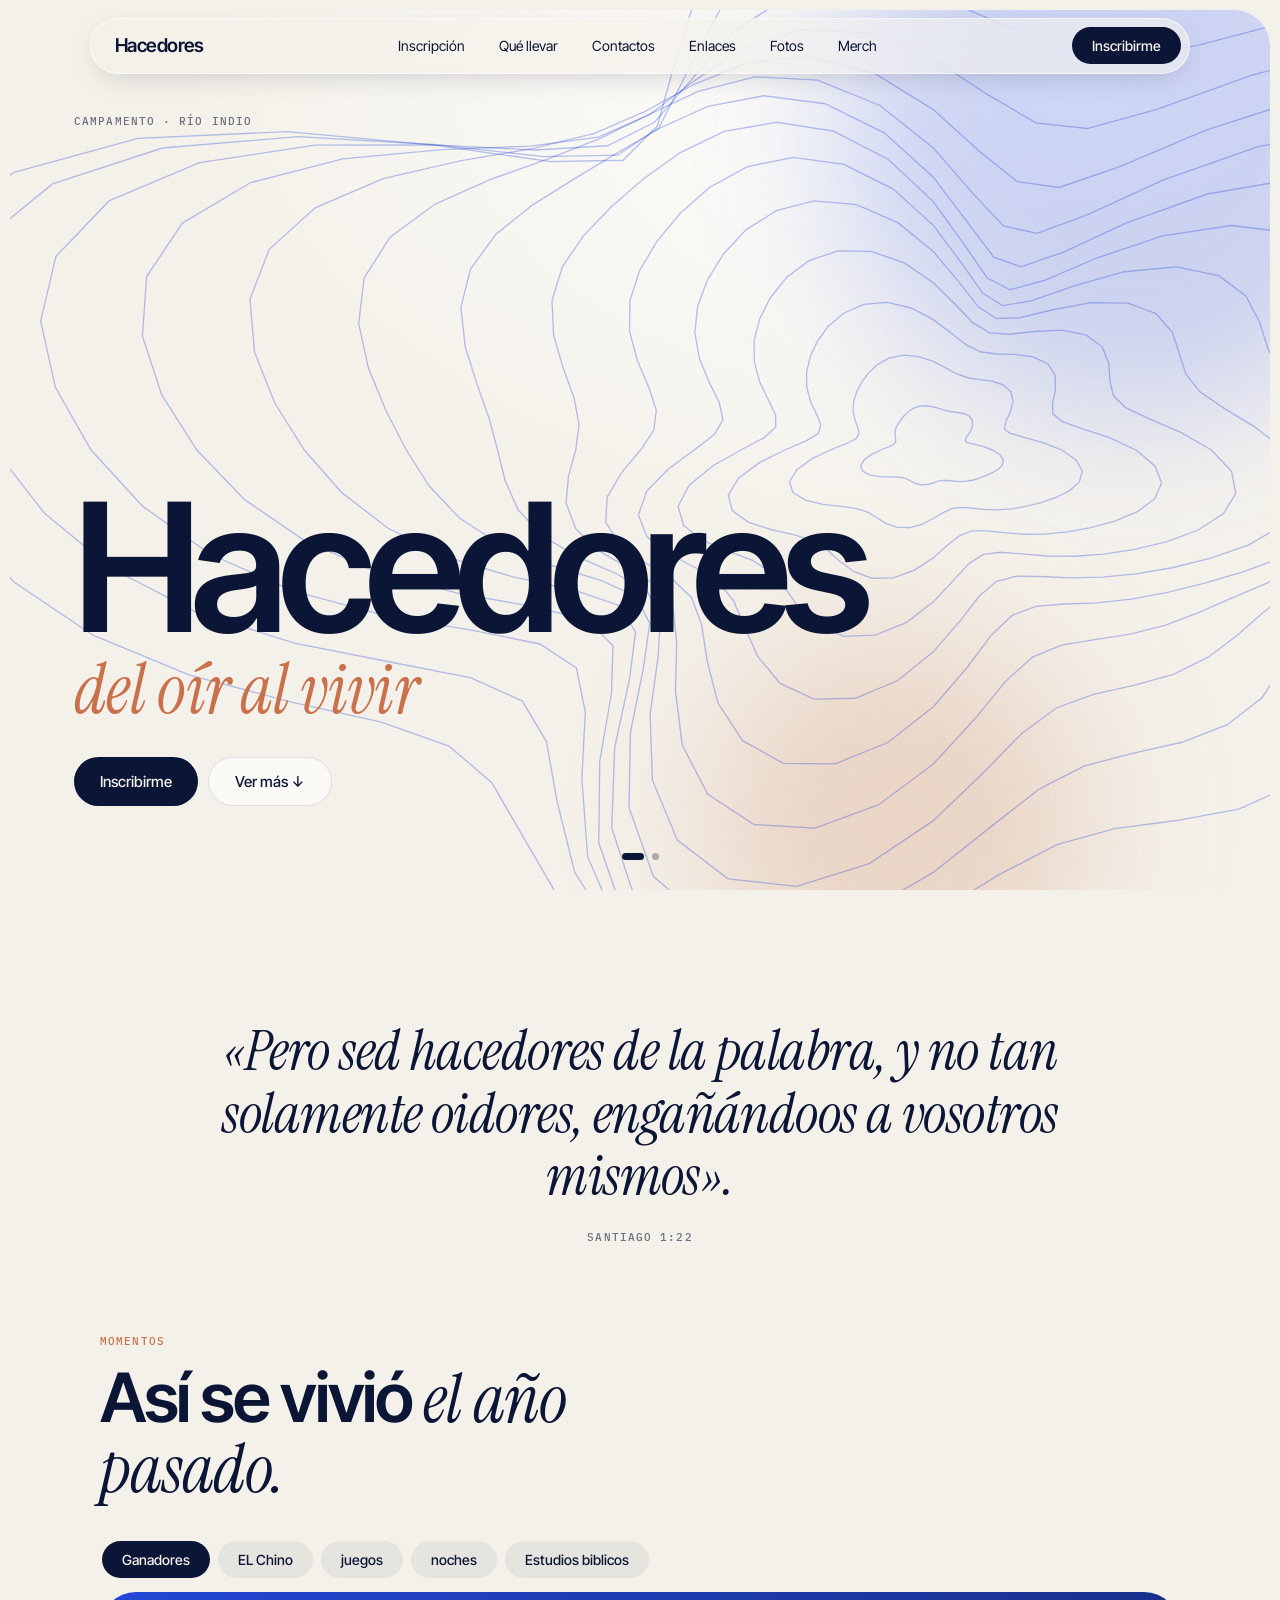
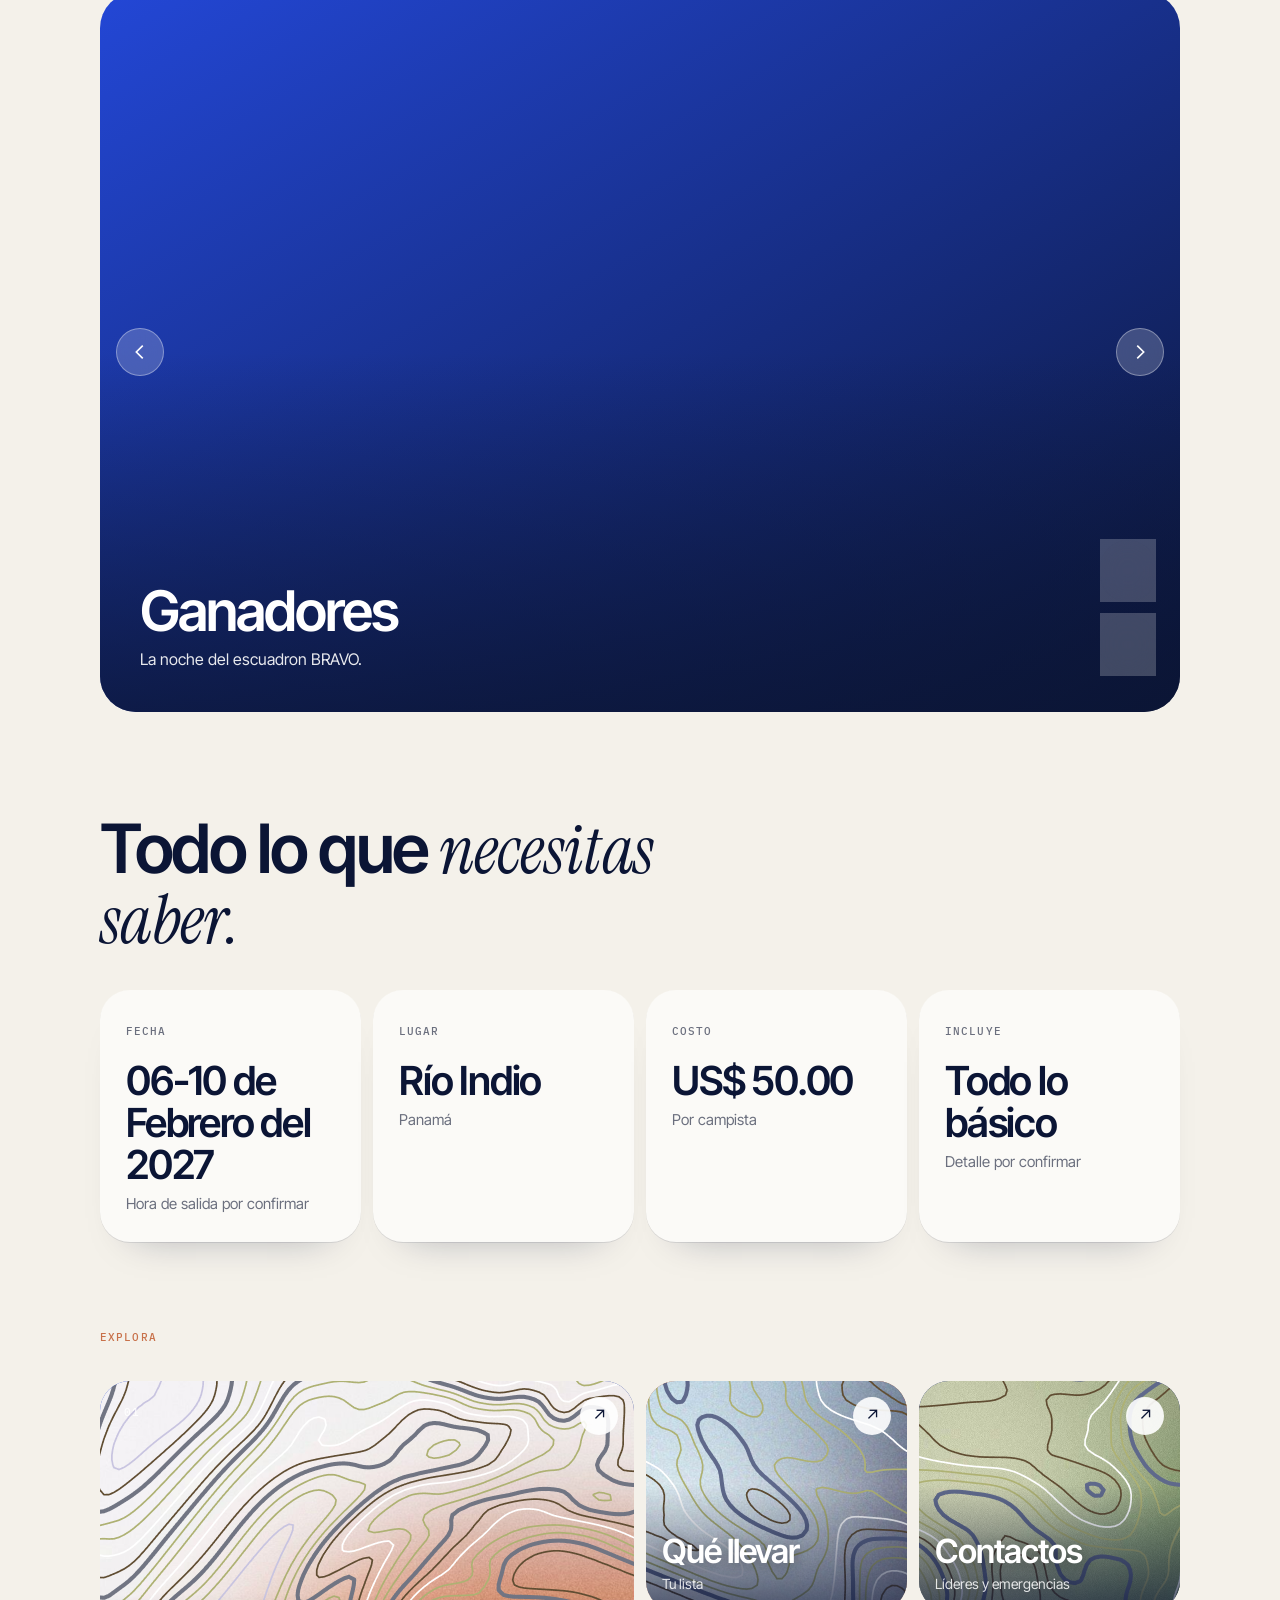
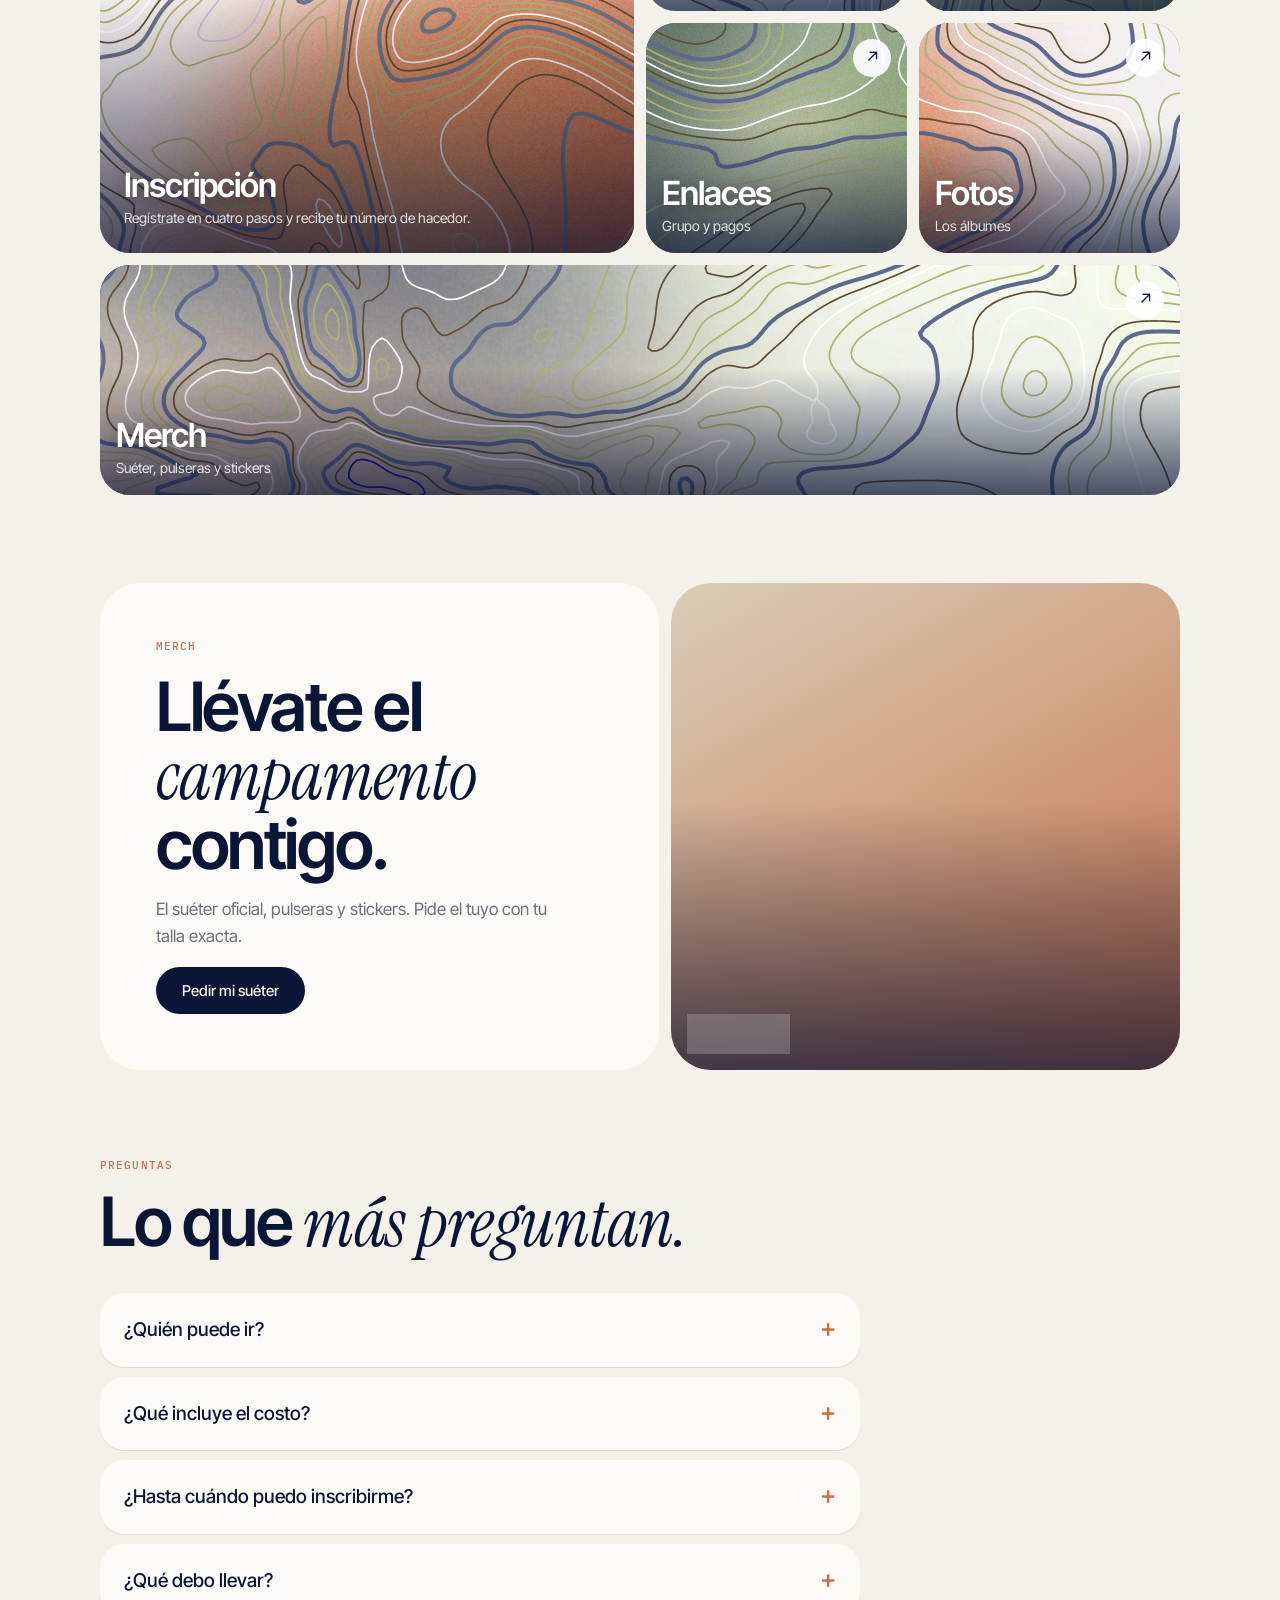
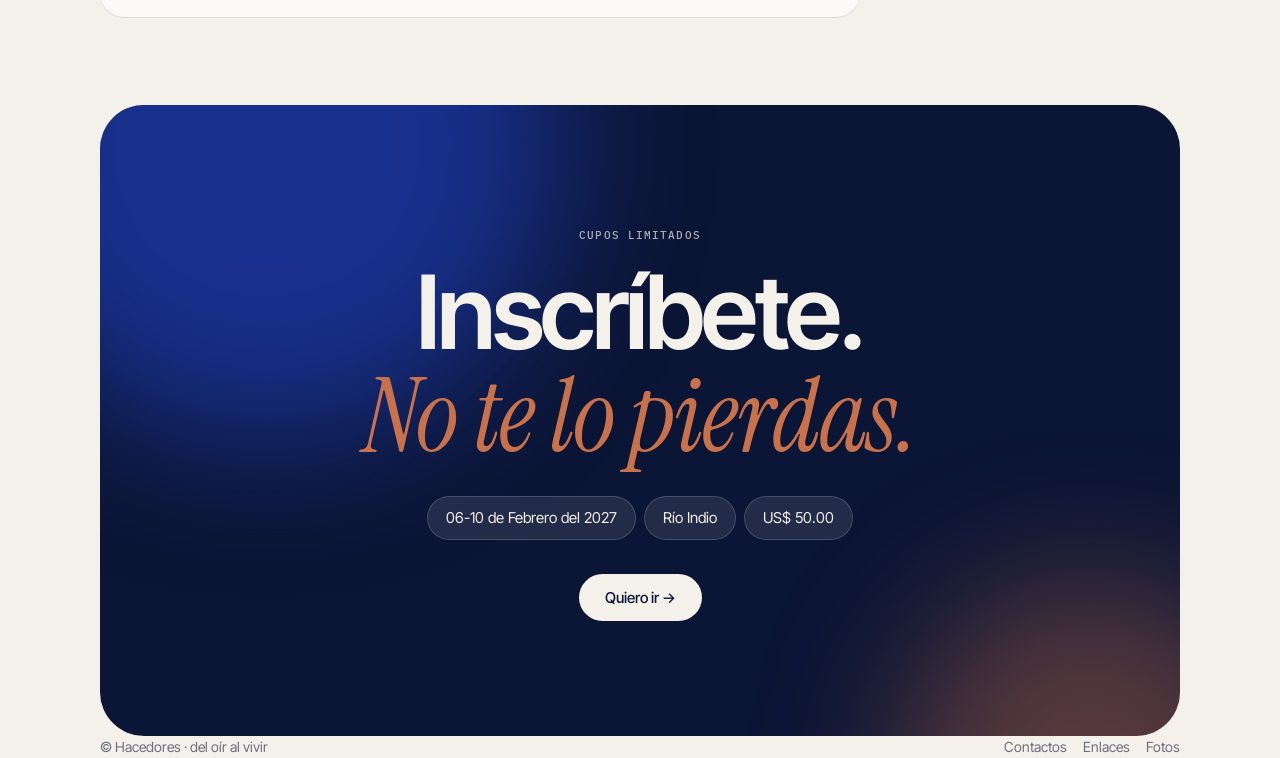
==== commit 8976b742: "final" ====
--- a/public/index.html
+++ b/public/index.html
@@ -841,10 +841,10 @@
    Cada uno puede ser imagen (.jpg/.webp) o video (.mp4/.webm). Si falta uno, usa el otro. */
 const MOM = [
   {id:"fogata",    t:"Ganadores",    v:"img/final_v.mp4", h:"img/final_h.mp4", txt:"La noche del escuadron BRAVO."},
-  {id:"alabanza",  t:"EL Chino",  v:"img/chino.jpg", h:"img/chino.jpg", txt:"Preparado para el desafío."},
+  {id:"alabanza",  t:"EL Chino",  v:"img/chino.JPG", h:"img/chino.JPG", txt:"Preparado para el desafío."},
   {id:"rio",       t:"juegos",    v:"img/juego_v.mp4", h:"img/juego_h.mp4", txt:"Diversión y adrenalina."},
-  {id:"juegos",    t:"noches",    v:"img/noche.jpg", h:"img/noche.jpg", txt:"Risas y equipos."},
-  {id:"comunidad", t:"Estudios biblicos", v:"img/estudio_v.jpg", h:"img/estudio_h.jpg", txt:"Aprendiendo y compartiendo juntos."},
+  {id:"juegos",    t:"noches",    v:"img/noche.JPG", h:"img/noche.JPG", txt:"Risas y equipos."},
+  {id:"comunidad", t:"Estudios biblicos", v:"img/estudio_v.JPG", h:"img/estudio_h.JPG", txt:"Aprendiendo y compartiendo juntos."},
 ];
 
 const LS = (k, v) => {
@@ -853,7 +853,7 @@
 };
 
 /* Capa de datos: hoy localStorage; con API pasa a un servidor */
-const GAS = "https://script.google.com/macros/s/AKfycbxDZGNWjDmuZFWbIusaoZBNx0FZDL0xavoQpy3S3SW6W_gemYRt1_eHO2mo57llj4GY/exec";   // la misma URL
+const GAS = "https://script.google.com/macros/s/AKfycbxkZgteMwtrADzdqMqiWkF_JUVUXwzX6U-OQ5xaWrk8mB3HyhK58a3N7SuJT-DBgHed/exec";   // la misma URL
 
 const store = {
   async list(id) {
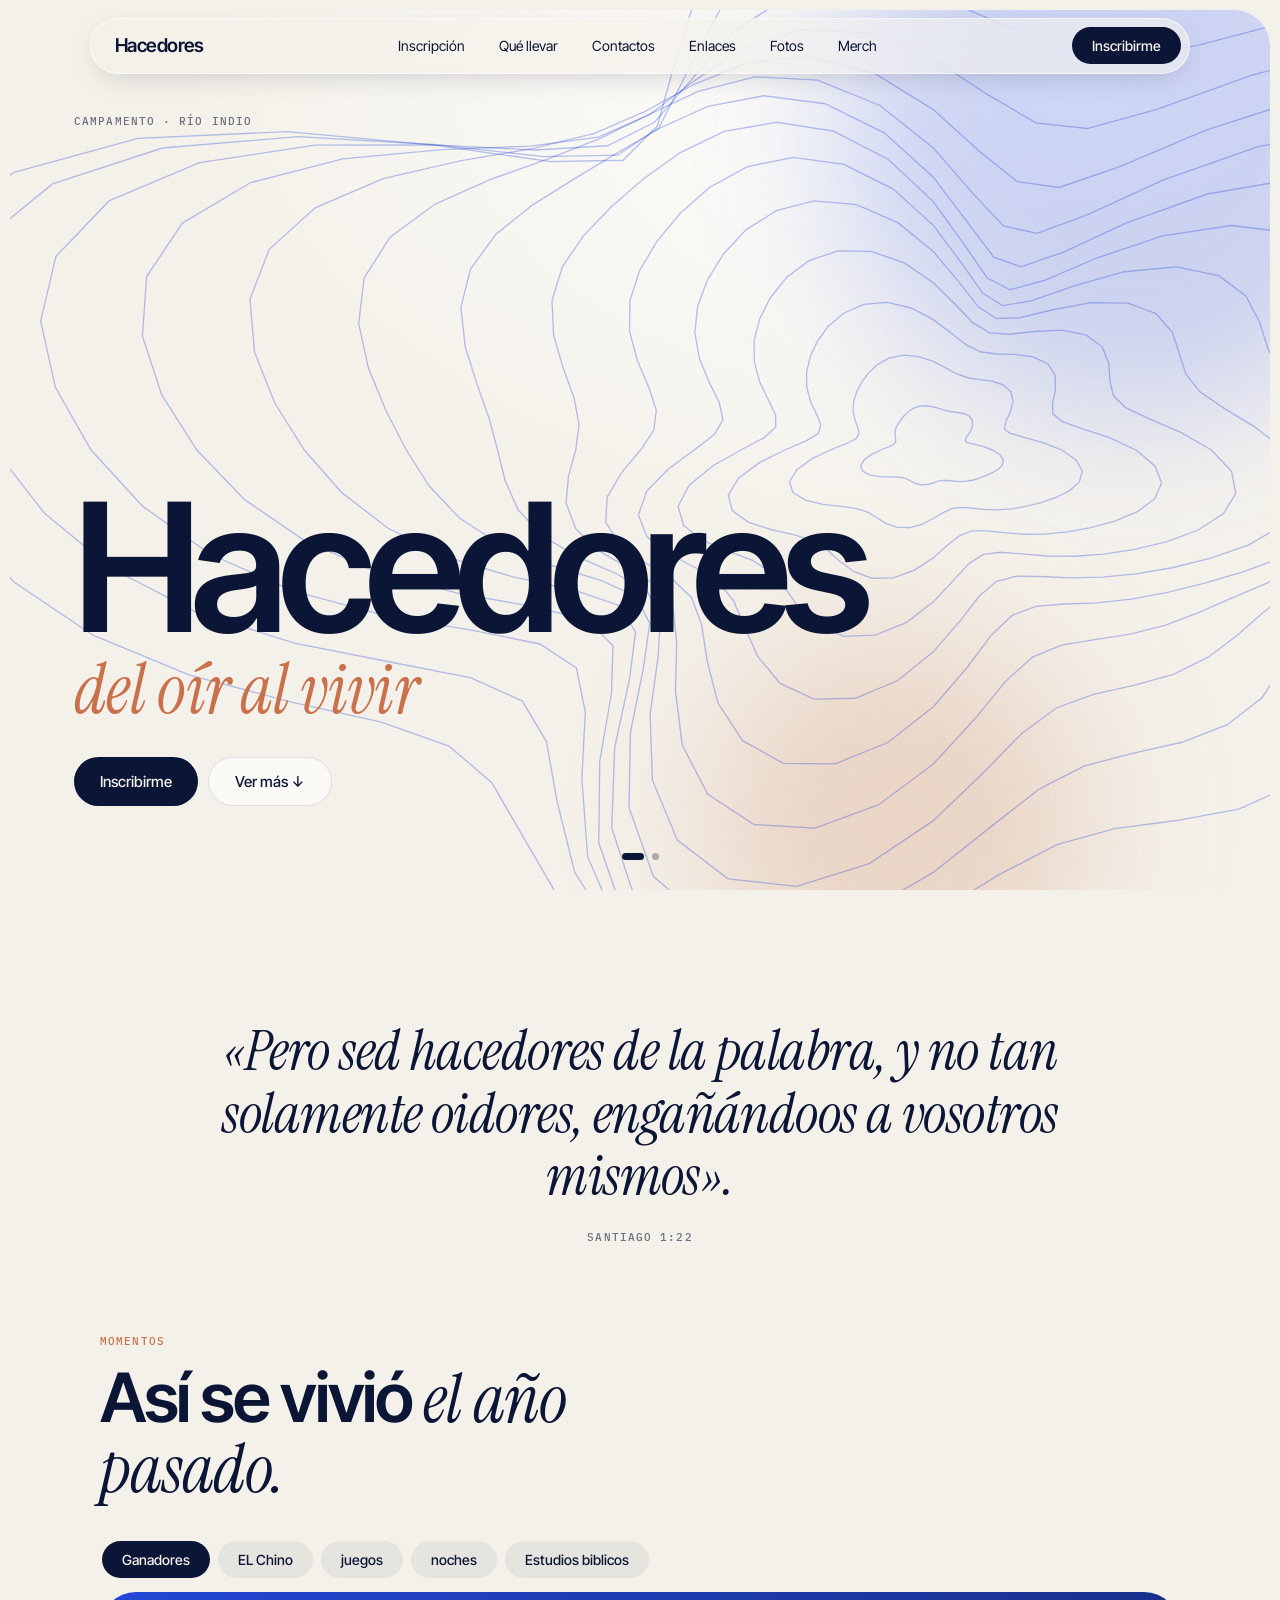
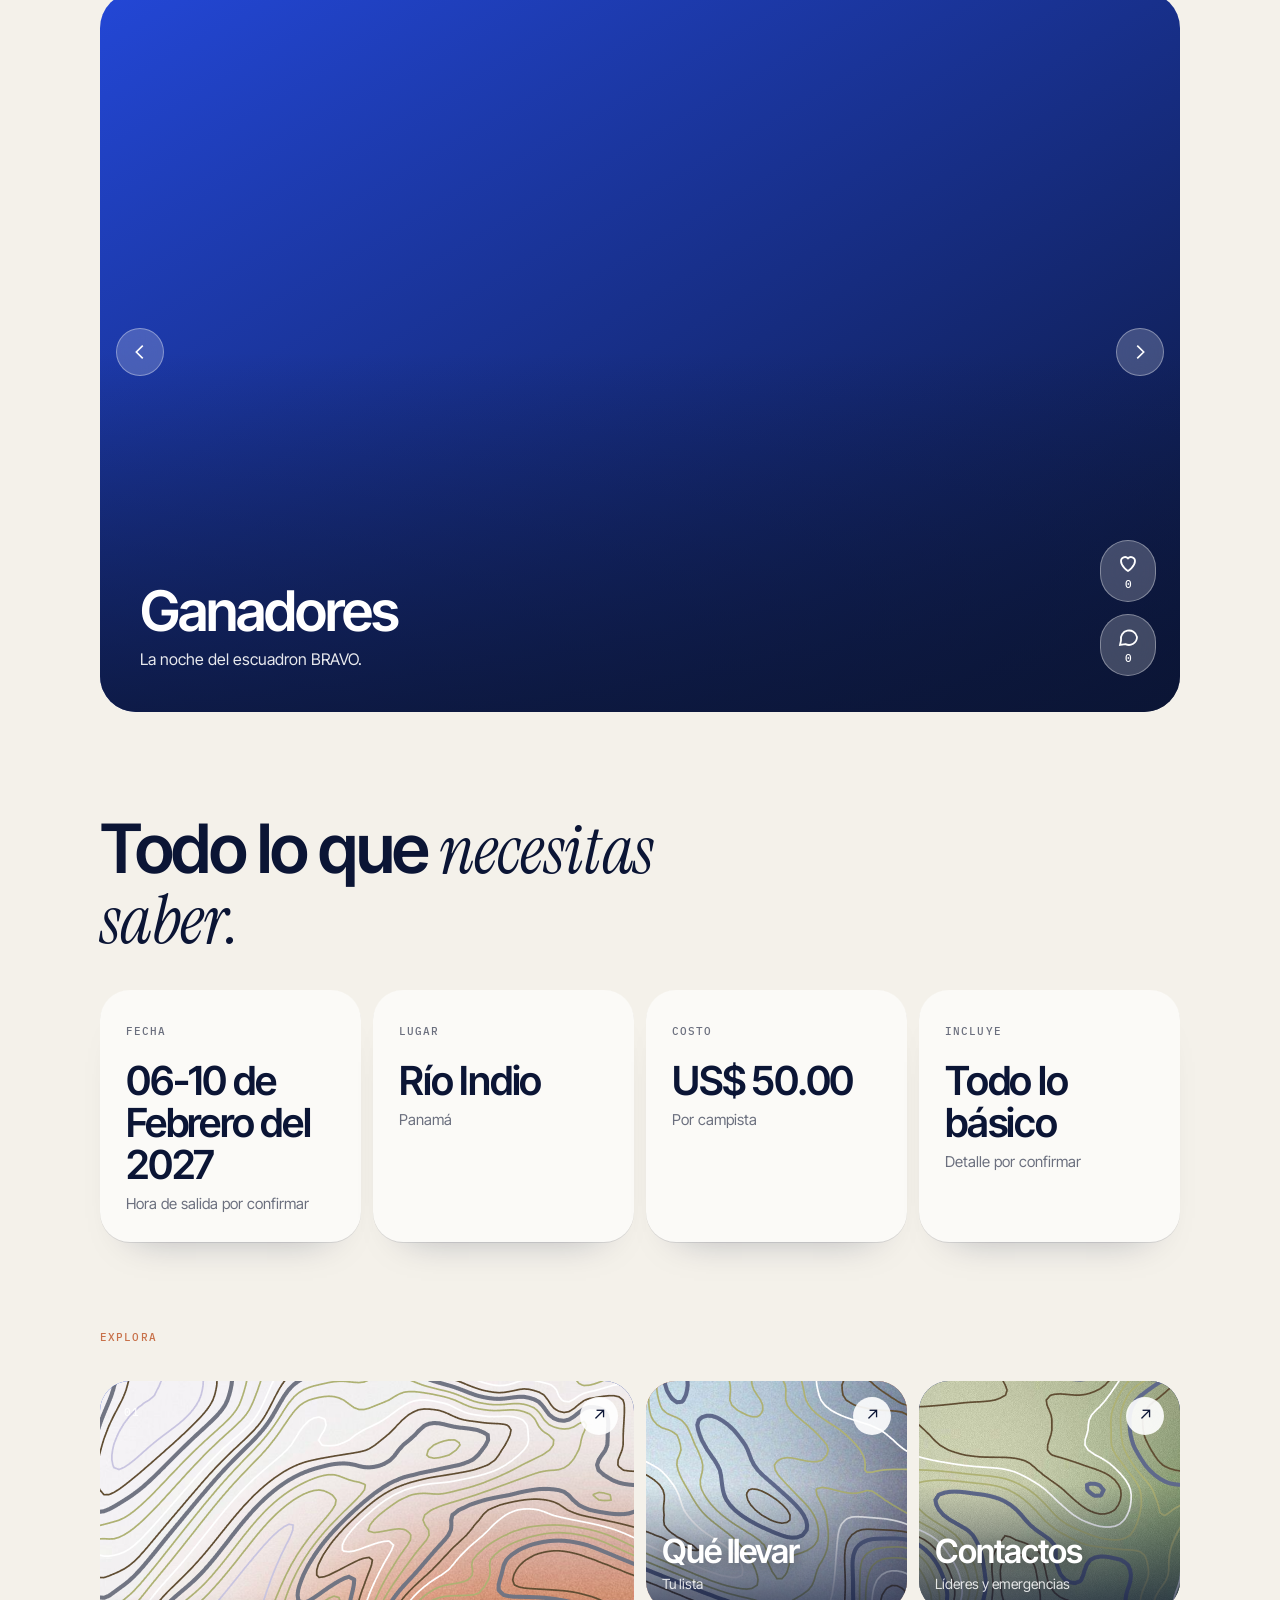
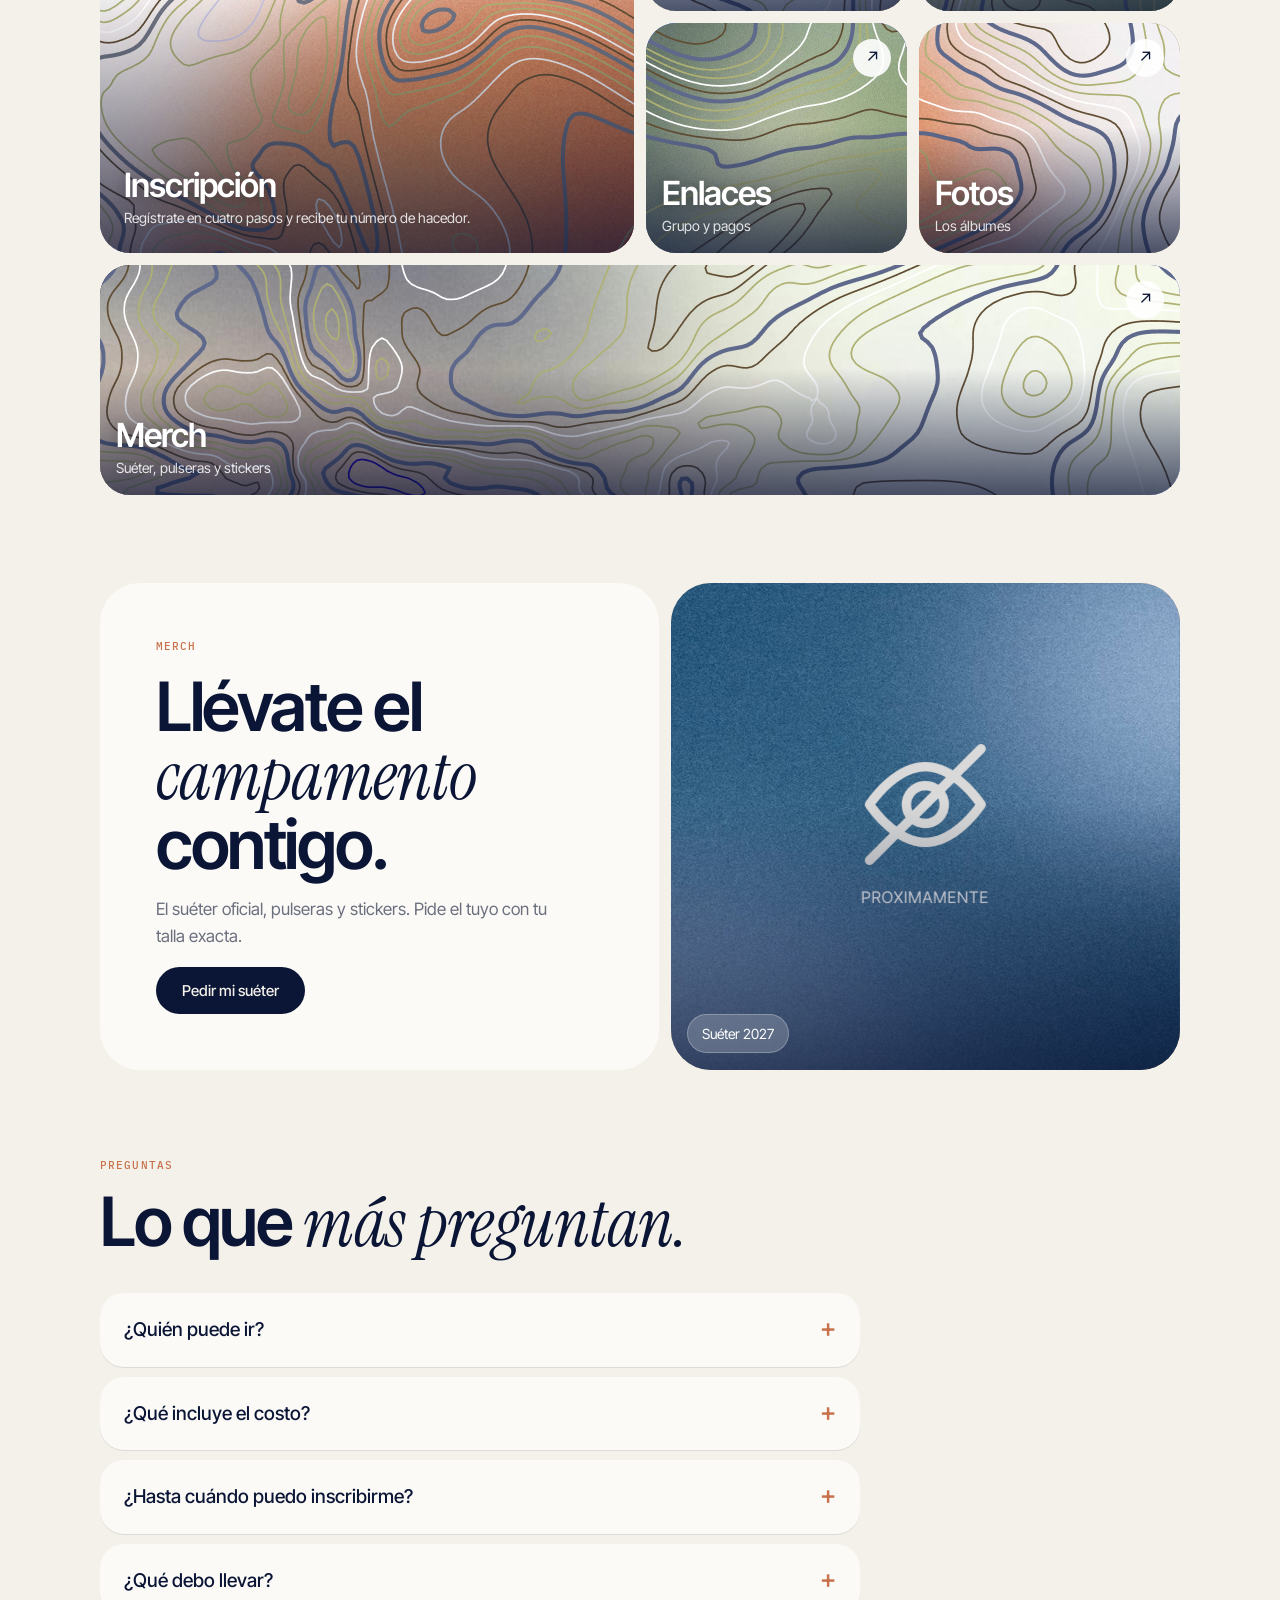
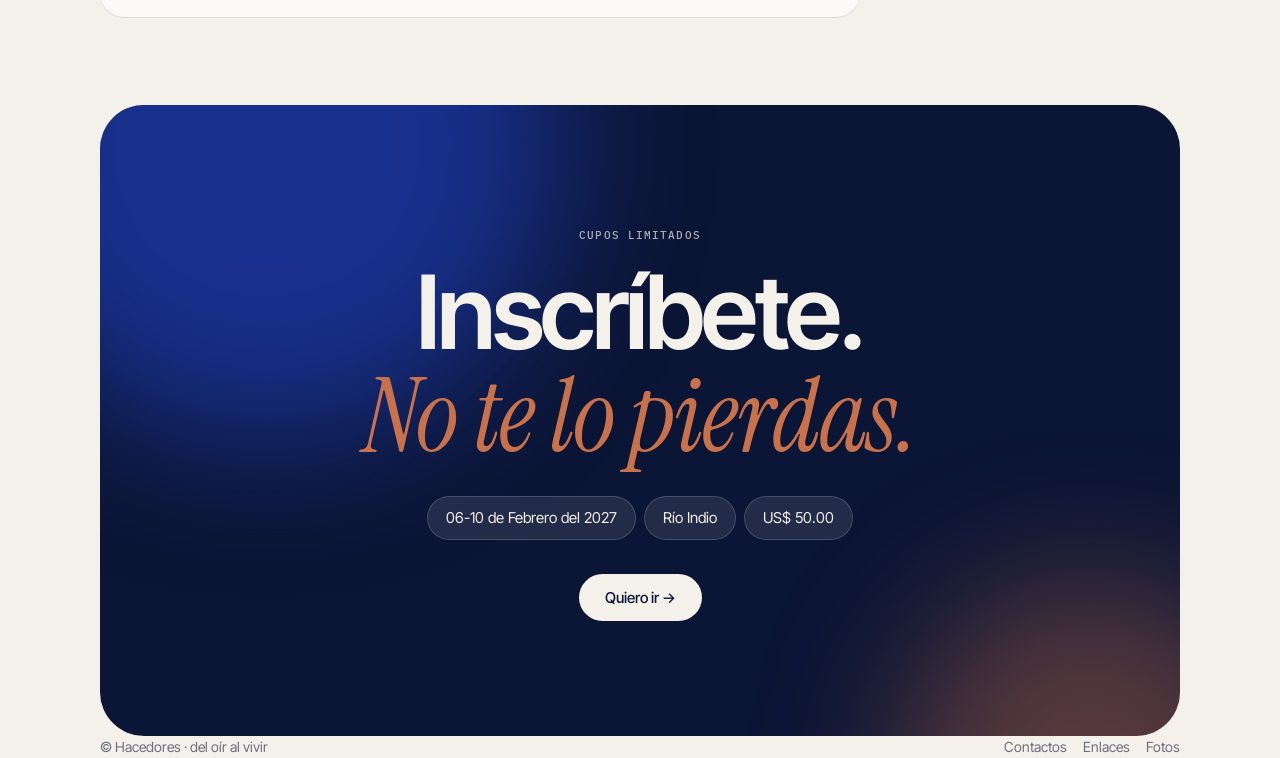
==== commit 915c1976: "mejora en likes" ====
--- a/public/index.html
+++ b/public/index.html
@@ -897,9 +897,7 @@
   $("#mx").textContent = m.txt;
   $("#mch").textContent = "Comentarios · " + m.t;
 
-  const lk = LS("hz-l-" + m.id) || {n:0, yo:false};
-  $("#mn").textContent = lk.n;
-  $("#mlike").classList.toggle("on", lk.yo);
+  pintarLikes();
 
   renderC(await store.list(m.id));
 }
@@ -924,11 +922,47 @@
 $("#mnext").onclick = () => scene(mi + 1);
 mq.addEventListener("change", () => scene(mi));              /* al girar o redimensionar */
 
-$("#mlike").onclick = () => {
-  const id = MOM[mi].id, lk = LS("hz-l-" + id) || {n:0, yo:false};
-  lk.yo = !lk.yo; lk.n += lk.yo ? 1 : -1; LS("hz-l-" + id, lk);
-  $("#mn").textContent = lk.n; $("#mlike").classList.toggle("on", lk.yo);
+/* ---- Likes compartidos ---- */
+const likesDB = {
+  async todos() {
+    try { return await (await fetch(`${GAS}?action=likes`)).json(); }
+    catch (e) { return {}; }
+  },
+  async poner(id, delta) {
+    try {
+      const r = await fetch(GAS, {method: "POST", body: JSON.stringify({action: "like", id: id, delta: delta})});
+      const j = await r.json();
+      return j.ok ? j.n : null;
+    } catch (e) { return null; }
+  }
 };
+
+let conteo = {};
+
+function pintarLikes() {
+  const id = MOM[mi].id, yo = !!(LS("hz-l-" + id) || {}).yo;
+  $("#mn").textContent = conteo[id] || 0;
+  $("#mlike").classList.toggle("on", yo);
+}
+
+$("#mlike").onclick = async () => {
+  const id = MOM[mi].id, lk = LS("hz-l-" + id) || {yo: false};
+  const antes = conteo[id] || 0;
+  lk.yo = !lk.yo;
+  LS("hz-l-" + id, lk);                                   // este dispositivo recuerda si ya dio like
+  conteo[id] = Math.max(0, antes + (lk.yo ? 1 : -1));     // se ve al instante
+  pintarLikes();
+
+  const n = await likesDB.poner(id, lk.yo ? 1 : -1);
+  if (n !== null) {
+    conteo[id] = n;                                       // número real del servidor
+  } else {
+    lk.yo = !lk.yo; LS("hz-l-" + id, lk); conteo[id] = antes;   // falló: deshace
+  }
+  pintarLikes();
+};
+
+likesDB.todos().then(c => { conteo = c || {}; pintarLikes(); });
 
 /* Comentarios flotantes */
 const openC = () => { scr.classList.add("open"); setTimeout(() => $("#ct").focus(), 350); };
